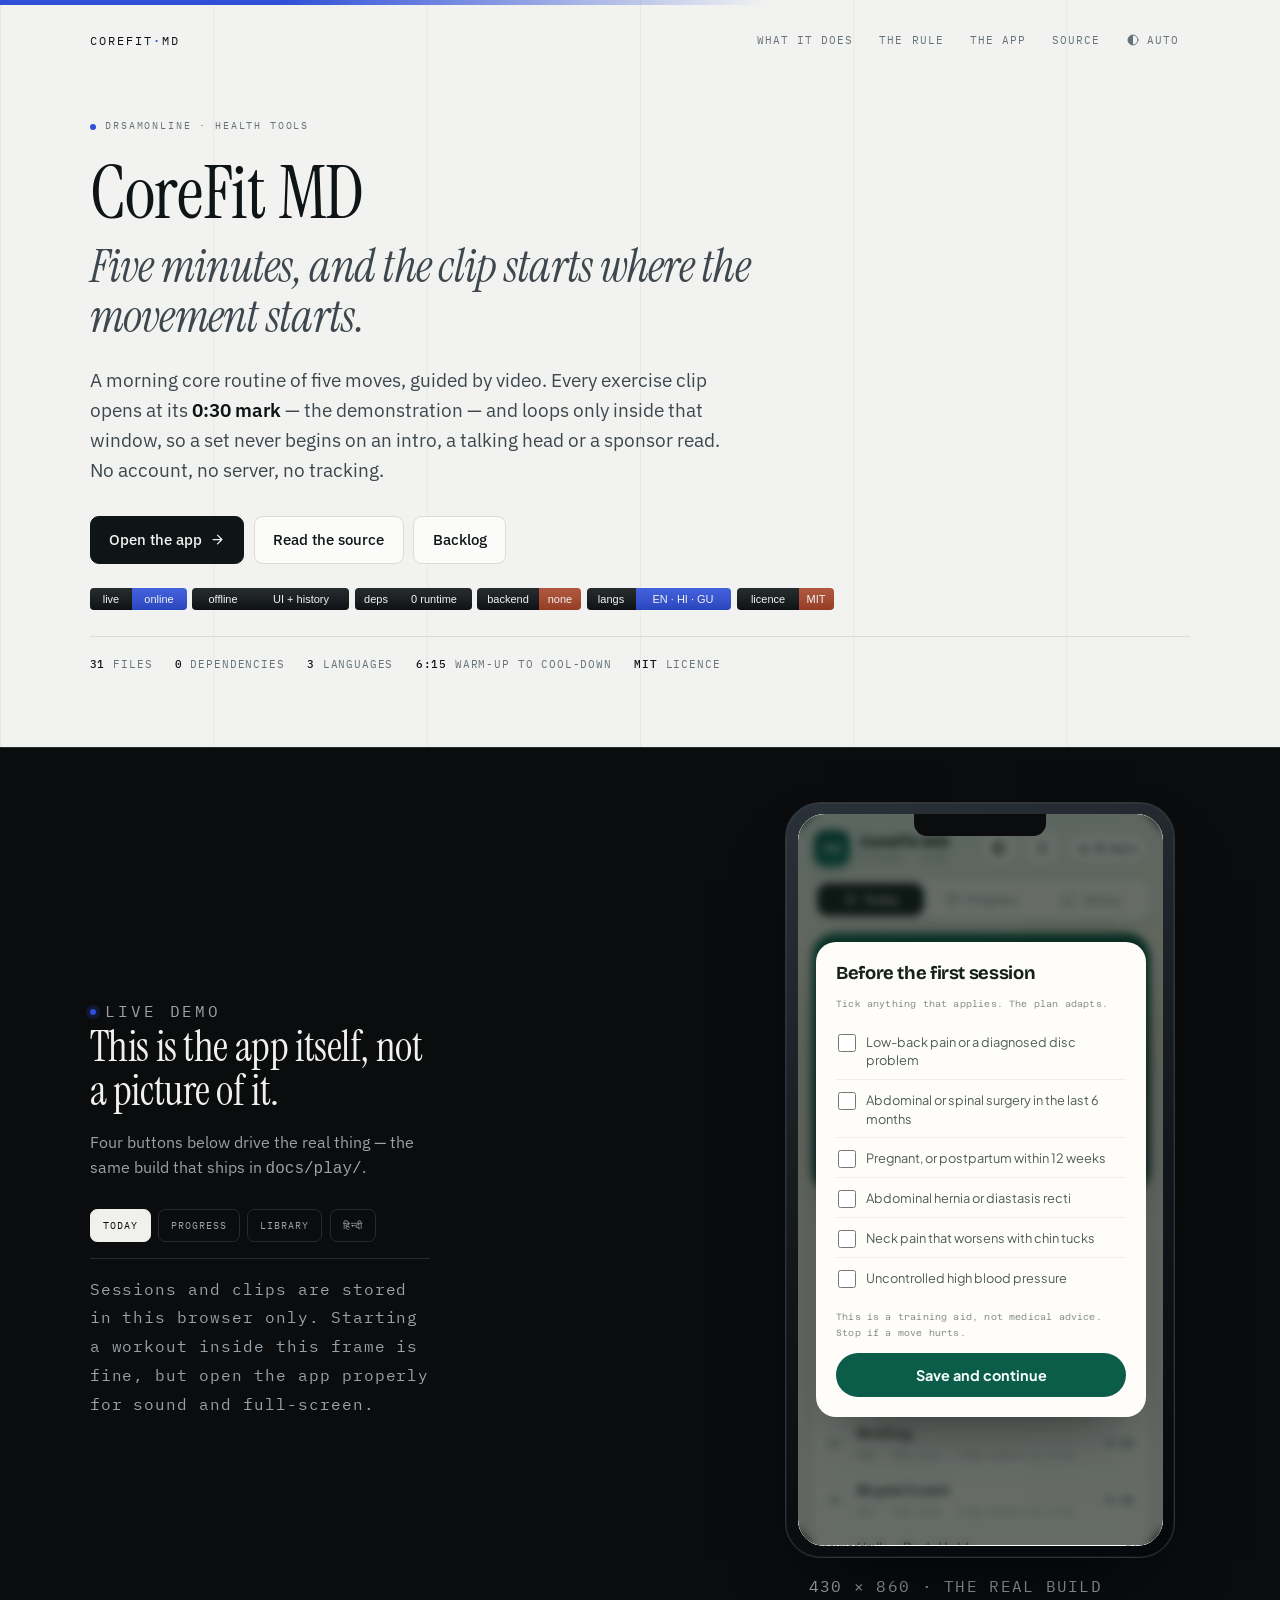
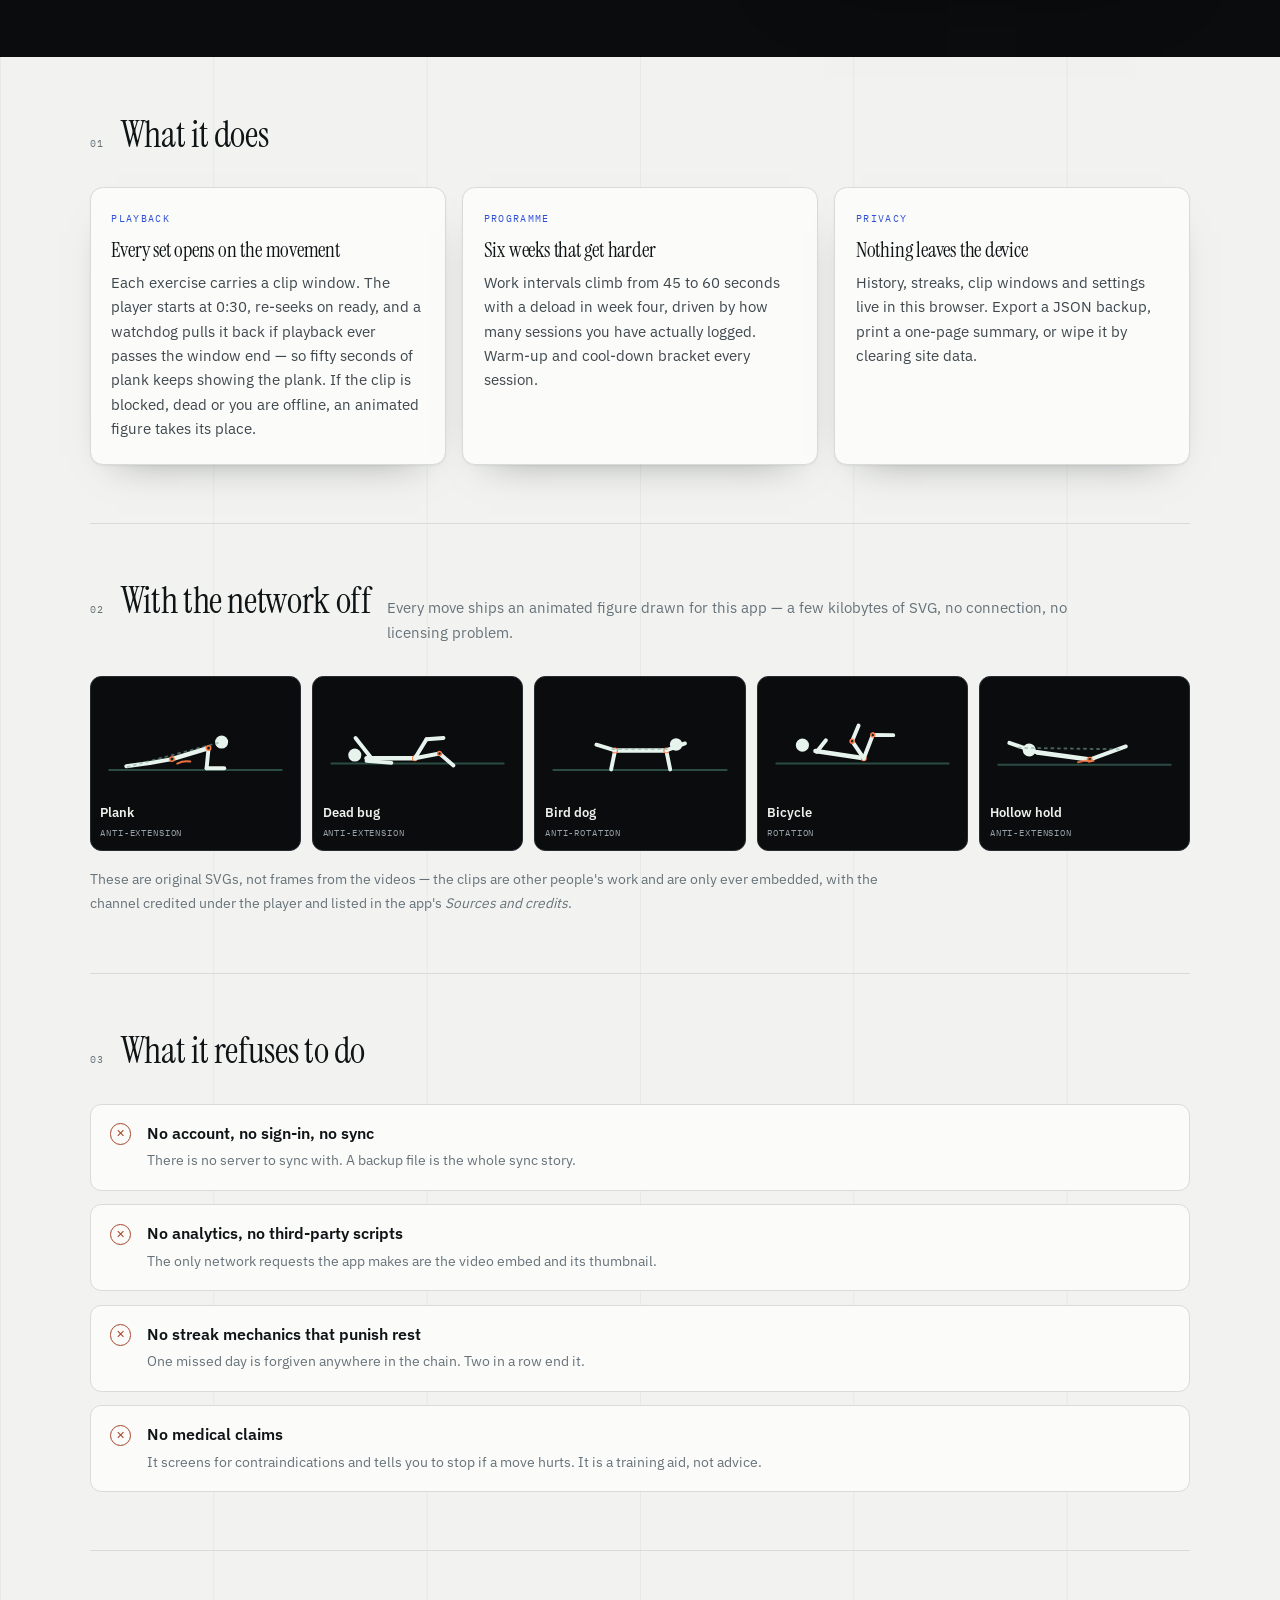
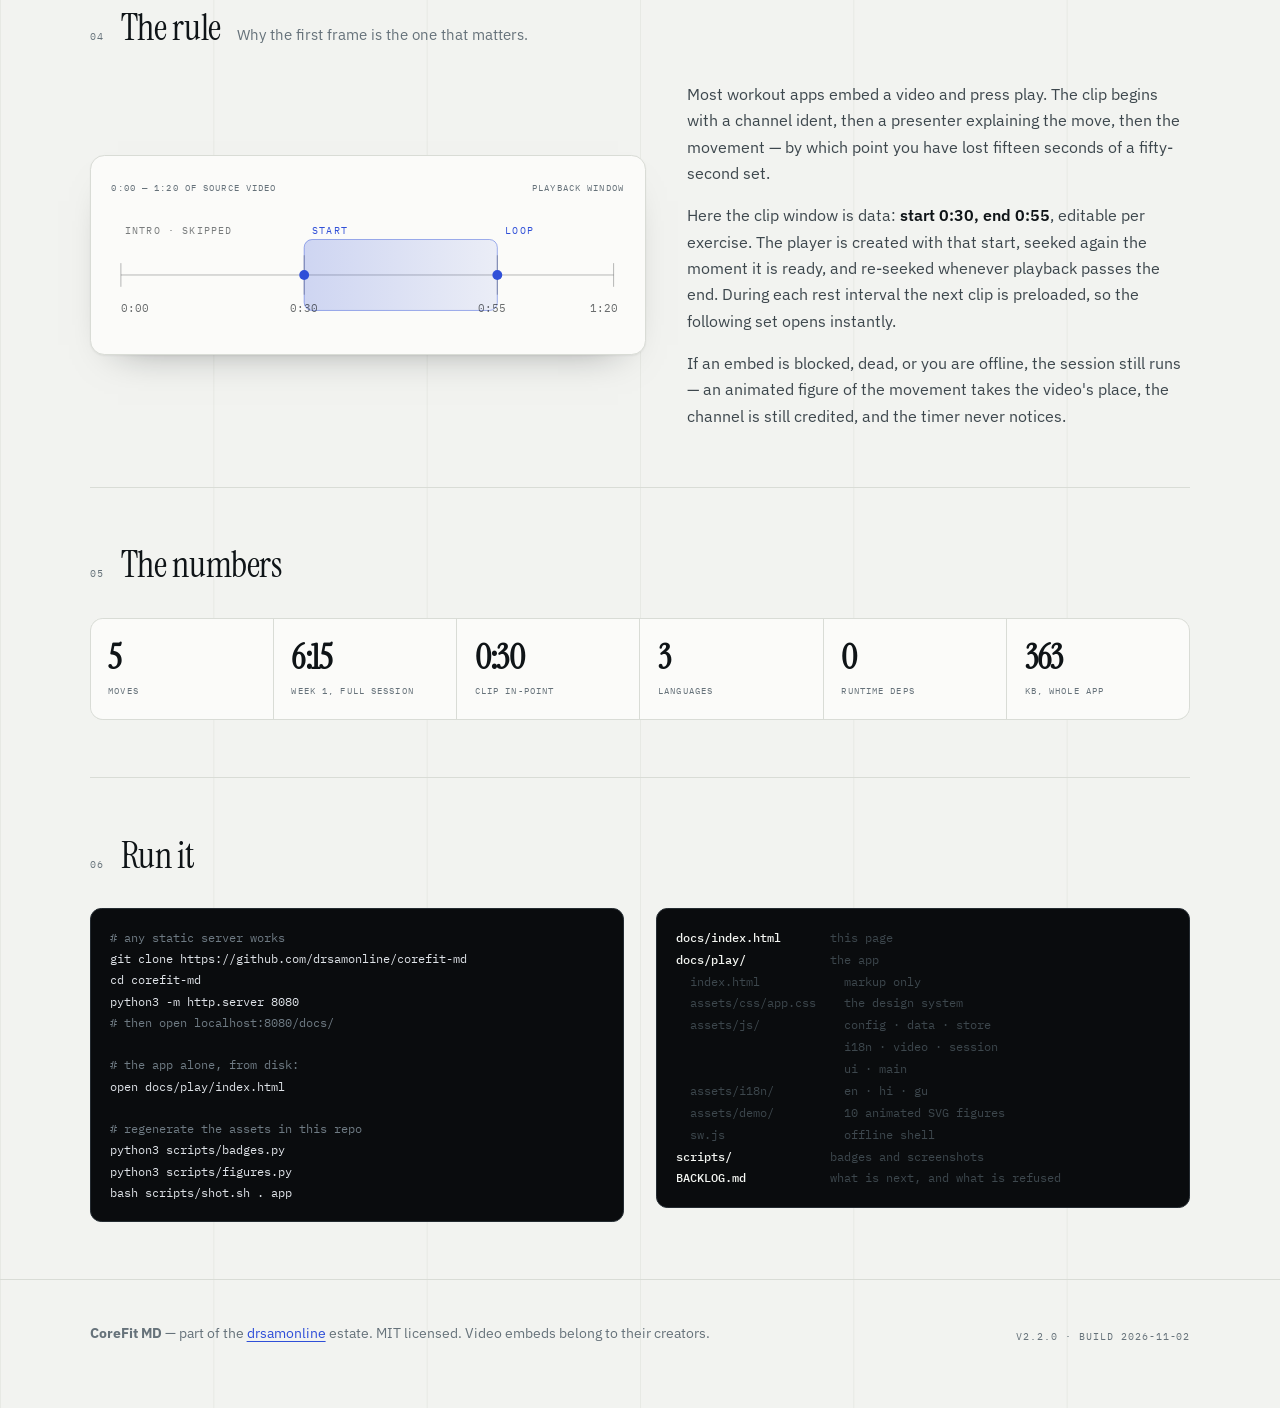
==== docs/index.html @ 56e847ce "landing: correct the offline fallback description" ====
<!DOCTYPE html>
<html lang="en">
<head>
<meta charset="utf-8">
<meta name="viewport" content="width=device-width, initial-scale=1">
<title>CoreFit MD — five minutes, and the clip starts where the movement starts</title>
<meta name="description" content="A five-minute, video-guided morning core routine. Every set opens on the demonstration at 0:30, never on the intro. Static, offline-first, no backend, no account.">
<meta property="og:title" content="CoreFit MD">
<meta property="og:description" content="A five-minute morning core routine where every clip opens at the movement, not the intro.">
<meta property="og:image" content="assets/app-desktop.png">
<meta property="og:type" content="website">
<link rel="icon" href="play/icons/icon-192.png" sizes="192x192">
<link rel="stylesheet" href="assets/fonts/landing-fonts.css">
<script>
/* Resolve the theme before first paint — no flash of the wrong one. */
(function () {
  try {
    var t = localStorage.getItem('corefit.landing.theme') || 'auto';
    var dark = t === 'dark' || (t === 'auto' && matchMedia('(prefers-color-scheme: dark)').matches);
    document.documentElement.setAttribute('data-theme', dark ? 'dark' : 'light');
  } catch (e) {}
})();
</script>
<style>
:root{
  --bg:#f2f3f0; --surface:#fbfbf9; --sunk:#e8eae5;
  --ink:#0f1417; --ink-2:#3d474d; --muted:#66727a;
  --line:#d9dcd6; --line-2:#e7e9e4;
  --accent:#2f4fd8; --accent-ink:#f4f6ff; --accent-soft:#e4e9fb;
  --warm:#a8452a;
  --band:#0a0c0e; --band-2:#111519; --band-ink:#f0f1ec; --band-muted:#98a2a8; --band-line:#242b31;
  --serif:'Instrument Serif',ui-serif,Georgia,'Times New Roman',serif;
  --sans:'IBM Plex Sans',ui-sans-serif,-apple-system,'Segoe UI',Helvetica,Arial,sans-serif;
  --mono:'IBM Plex Mono',ui-monospace,SFMono-Regular,Menlo,monospace;
  --shadow:0 1px 2px rgba(15,20,23,.05), 0 18px 40px -28px rgba(15,20,23,.5);
}
:root[data-theme="dark"]{
  --bg:#0a0c0e; --surface:#12161a; --sunk:#0e1216;
  --ink:#eef0eb; --ink-2:#c2c9cd; --muted:#8e9aa1;
  --line:#242b31; --line-2:#1b2126;
  --accent:#8098ff; --accent-ink:#0a0c0e; --accent-soft:#171e33;
  --warm:#e08a63;
  --band:#080a0b; --band-2:#10141a; --band-ink:#f0f1ec; --band-muted:#96a1a8; --band-line:#232a30;
  --shadow:0 1px 2px rgba(0,0,0,.5), 0 24px 50px -34px rgba(0,0,0,.9);
}
*{box-sizing:border-box}
html{scroll-behavior:smooth}
body{
  margin:0; background:var(--bg); color:var(--ink);
  font:17px/1.62 var(--sans);
  -webkit-font-smoothing:antialiased;
  background-image:linear-gradient(90deg,var(--line-2) 1px,transparent 1px);
  background-size:calc((100% - 0px)/6) 100%;
  background-position:0 0;
}
.wrap{max-width:72rem;margin:0 auto;padding:0 1.6rem}
a{color:var(--accent);text-underline-offset:3px}
h1,h2,h3{font-family:var(--serif);font-weight:400;letter-spacing:-.01em;margin:0}
em{font-style:italic}

/* ---------- band + topbar ---------- */
.band{height:5px;background:linear-gradient(90deg,var(--accent) 0%,var(--accent) 22%,transparent 60%)}
.topbar{display:flex;align-items:center;justify-content:space-between;gap:1rem;padding:1.1rem 0 .4rem}
.wordmark{font-family:var(--mono);font-size:.78rem;letter-spacing:.16em;text-transform:uppercase;color:var(--ink);text-decoration:none}
.wordmark b{color:var(--accent);font-weight:500}
.topnav{display:flex;align-items:center;gap:.2rem}
.topnav a,.themebtn{
  font-family:var(--mono);font-size:.66rem;letter-spacing:.1em;text-transform:uppercase;
  color:var(--muted);text-decoration:none;padding:.5rem .65rem;border-radius:.45rem;border:1px solid transparent;
}
.topnav a:hover{color:var(--ink);border-color:var(--line)}
.themebtn{cursor:pointer;background:transparent;display:inline-flex;align-items:center;gap:.4rem}
.themebtn:hover{color:var(--ink);border-color:var(--line)}
.themebtn svg{width:14px;height:14px;fill:none;stroke:currentColor;stroke-width:1.7;stroke-linecap:round}

/* ---------- hero ---------- */
header.hero{padding:3.4rem 0 2.6rem}
.eyebrow{font-family:var(--mono);font-size:.64rem;letter-spacing:.18em;text-transform:uppercase;color:var(--muted);
  display:flex;align-items:center;gap:.6rem;margin:0 0 1.4rem}
.eyebrow i{width:6px;height:6px;border-radius:50%;background:var(--accent);display:inline-block}
h1{font-size:clamp(2.7rem,6.4vw,4.6rem);line-height:.98;max-width:22ch}
h1 em{display:block;color:var(--ink-2);font-size:.62em;line-height:1.08;margin-top:.28em}
.lede{font-size:1.16rem;line-height:1.62;max-width:40rem;color:var(--ink-2);margin:1.5rem 0 0}
.lede b{color:var(--ink);font-weight:600}
.cta{display:flex;gap:.6rem;flex-wrap:wrap;margin:1.9rem 0 1.5rem}
.btn{
  font-family:var(--sans);font-size:.92rem;font-weight:500;text-decoration:none;
  padding:.72rem 1.15rem;border-radius:.55rem;border:1px solid var(--line);background:var(--surface);color:var(--ink);
  display:inline-flex;align-items:center;gap:.5rem;transition:transform .12s,border-color .15s;
}
.btn:hover{transform:translateY(-1px);border-color:var(--muted)}
.btn.primary{background:var(--ink);color:var(--bg);border-color:var(--ink)}
.btn svg{width:15px;height:15px;fill:none;stroke:currentColor;stroke-width:2;stroke-linecap:round;stroke-linejoin:round}
.badges{display:flex;flex-wrap:wrap;gap:.35rem;margin:0 0 1.6rem}
.badges img{height:22px;display:block}
.facts{display:flex;flex-wrap:wrap;gap:1.4rem;font-family:var(--mono);font-size:.66rem;letter-spacing:.08em;
  text-transform:uppercase;color:var(--muted);padding-top:1.2rem;border-top:1px solid var(--line)}
.facts b{color:var(--ink);font-weight:500}

/* ---------- demo band ---------- */
.demo{background:var(--band);color:var(--band-ink);margin-top:2rem;padding:3.4rem 0 3.6rem;border-top:1px solid var(--band-line)}
.demo .wrap{display:grid;grid-template-columns:1fr 420px;gap:3.2rem;align-items:center}
.demo-label{font-family:var(--mono);font-size:.62rem;letter-spacing:.18em;text-transform:uppercase;color:var(--band-muted);
  display:flex;align-items:center;gap:.6rem;margin:0 0 1rem}
.demo-label i{width:6px;height:6px;border-radius:50%;background:var(--accent);box-shadow:0 0 0 4px rgba(47,79,216,.18)}
.demo h2{font-size:clamp(1.9rem,3.4vw,2.6rem);line-height:1.06;max-width:18ch;color:var(--band-ink)}
.demo p{color:var(--band-muted);font-size:1rem;max-width:34ch;margin:1rem 0 0}
.guide{display:flex;flex-wrap:wrap;gap:.45rem;margin-top:1.6rem}
.guide button{
  font-family:var(--mono);font-size:.64rem;letter-spacing:.1em;text-transform:uppercase;cursor:pointer;
  background:transparent;color:var(--band-muted);border:1px solid var(--band-line);border-radius:.45rem;
  padding:.55rem .75rem;transition:color .15s,border-color .15s,background .15s;
}
.guide button:hover{color:var(--band-ink);border-color:#3a444c}
.guide button[aria-pressed="true"]{background:var(--band-ink);color:var(--band);border-color:var(--band-ink)}
.demo-note{font-family:var(--mono);font-size:.6rem;letter-spacing:.06em;color:var(--band-muted);margin-top:1.2rem;
  padding-top:1rem;border-top:1px solid var(--band-line);max-width:34ch;line-height:1.8}

.device{position:relative;justify-self:center;width:100%;max-width:390px}
.device-body{
  position:relative;border-radius:2.2rem;padding:.7rem;background:linear-gradient(160deg,#2a3138,#12161a 55%,#05070a);
  border:1px solid #2c343b;box-shadow:0 40px 80px -40px rgba(0,0,0,.9), inset 0 0 0 1px rgba(255,255,255,.05);
}
.device-screen{position:relative;border-radius:1.65rem;overflow:hidden;background:#0a0c0e;aspect-ratio:430/860}
.device-screen img{position:absolute;inset:0;width:100%;height:100%;object-fit:cover;object-position:top center;display:block}
.device-screen iframe{position:absolute;inset:0;width:100%;height:100%;border:0;opacity:0;transition:opacity .4s ease}
.device.live .device-screen iframe{opacity:1}
.device-notch{position:absolute;top:.7rem;left:50%;transform:translateX(-50%);width:34%;height:1.35rem;
  background:#0a0c0e;border-radius:0 0 .8rem .8rem;z-index:3}
.device-cap{font-family:var(--mono);font-size:.6rem;letter-spacing:.08em;text-transform:uppercase;color:var(--band-muted);
  text-align:center;margin-top:1rem}

/* ---------- sections ---------- */
section{padding:3.6rem 0;border-top:1px solid var(--line)}
section:first-of-type{border-top:0}
.sec-head{display:flex;align-items:baseline;gap:1rem;margin-bottom:2rem;flex-wrap:wrap}
.sec-num{font-family:var(--mono);font-size:.62rem;letter-spacing:.16em;color:var(--muted)}
h2.sec{font-size:clamp(1.7rem,3vw,2.3rem);line-height:1.1}
.sec-sub{color:var(--muted);font-size:.95rem;max-width:44rem;margin:.6rem 0 0}

.cards{display:grid;gap:1rem;grid-template-columns:repeat(auto-fit,minmax(16rem,1fr))}
.card{background:var(--surface);border:1px solid var(--line);border-radius:.8rem;padding:1.4rem 1.3rem;box-shadow:var(--shadow)}
.card .k{font-family:var(--mono);font-size:.6rem;letter-spacing:.14em;text-transform:uppercase;color:var(--accent);display:block;margin-bottom:.7rem}
.card h3{font-size:1.32rem;line-height:1.2;margin-bottom:.5rem}
.card p{margin:0;color:var(--ink-2);font-size:.94rem;line-height:1.62}

.rules{list-style:none;padding:0;margin:0;display:grid;gap:.85rem}
.rules li{
  display:grid;grid-template-columns:auto 1fr;gap:1rem;align-items:start;
  background:var(--surface);border:1px solid var(--line);border-radius:.7rem;padding:1rem 1.2rem;
}
.rules .x{font-family:var(--mono);font-size:.7rem;color:var(--warm);border:1px solid var(--warm);border-radius:50%;
  width:1.35rem;height:1.35rem;display:grid;place-items:center;margin-top:.15rem}
.rules b{display:block;font-weight:600;font-size:.98rem}
.rules span{color:var(--muted);font-size:.9rem;line-height:1.55}

/* the rule figure */
.rulefig{display:grid;grid-template-columns:1.05fr .95fr;gap:2.6rem;align-items:center}
.scrub{background:var(--surface);border:1px solid var(--line);border-radius:.9rem;padding:1.5rem 1.3rem 1.1rem;box-shadow:var(--shadow)}
.scrub-label{font-family:var(--mono);font-size:.58rem;letter-spacing:.12em;text-transform:uppercase;color:var(--muted);
  display:flex;justify-content:space-between;margin-bottom:.7rem}
.scrub svg{width:100%;height:auto;display:block}
.rulefig p{color:var(--ink-2);font-size:.98rem;line-height:1.68;margin:0 0 1rem}
.rulefig p:last-child{margin:0}
.rulefig b{color:var(--ink);font-weight:600}

/* offline figures */
.figures{display:grid;grid-template-columns:repeat(5,1fr);gap:.7rem}
.figures figure{margin:0;background:var(--band);border:1px solid var(--band-line);border-radius:.7rem;overflow:hidden}
.figures img{width:100%;display:block}
.figures figcaption{padding:.5rem .6rem .6rem;display:flex;flex-direction:column;gap:.15rem}
.figures b{font-family:var(--sans);font-size:.8rem;font-weight:600;color:var(--band-ink)}
.figures span{font-family:var(--mono);font-size:.54rem;letter-spacing:.1em;text-transform:uppercase;color:var(--band-muted)}
.fig-note{color:var(--muted);font-size:.86rem;line-height:1.7;max-width:52rem;margin:1.1rem 0 0}
@media (max-width:900px){.figures{grid-template-columns:repeat(3,1fr)}}
@media (max-width:520px){.figures{grid-template-columns:repeat(2,1fr)}}

/* numbers */
.numbers{display:grid;grid-template-columns:repeat(auto-fit,minmax(9rem,1fr));gap:1px;background:var(--line);
  border:1px solid var(--line);border-radius:.8rem;overflow:hidden}
.num{background:var(--surface);padding:1.3rem 1.1rem}
.num b{display:block;font-family:var(--serif);font-size:2.2rem;line-height:1;letter-spacing:-.02em}
.num span{display:block;font-family:var(--mono);font-size:.58rem;letter-spacing:.12em;text-transform:uppercase;
  color:var(--muted);margin-top:.5rem}

/* run */
.run{display:grid;grid-template-columns:1fr 1fr;gap:2rem;align-items:start}
pre{background:var(--band);color:#dfe3e8;border-radius:.7rem;padding:1.1rem 1.2rem;overflow-x:auto;
  font-family:var(--mono);font-size:.76rem;line-height:1.75;margin:0;border:1px solid var(--band-line)}
pre .c{color:#6f7b84}
pre .p{color:#8fd0a8}
.tree{font-family:var(--mono);font-size:.72rem;line-height:1.9;color:var(--ink-2);margin:0;white-space:pre;overflow-x:auto}
.tree b{color:#f4f6f2;font-weight:500}

footer{padding:2.6rem 0 4rem;border-top:1px solid var(--line);color:var(--muted);font-size:.86rem}
footer .wrap{display:flex;justify-content:space-between;gap:1.4rem;flex-wrap:wrap;align-items:flex-end}
footer .stamp{font-family:var(--mono);font-size:.6rem;letter-spacing:.1em;text-transform:uppercase;color:var(--muted)}

@media (max-width:900px){
  .demo .wrap{grid-template-columns:1fr;gap:2.4rem}
  .device{max-width:330px}
  .rulefig{grid-template-columns:1fr;gap:1.6rem}
  .run{grid-template-columns:1fr}
}
@media (max-width:560px){
  body{font-size:16px}
  .wrap{padding:0 1.1rem}
  .topnav a:not(.themebtn){display:none}
  header.hero{padding:2.4rem 0 1.8rem}
  .facts{gap:.9rem}
}
@media (prefers-reduced-motion: reduce){*{transition:none!important;scroll-behavior:auto}}
</style>
</head>
<body>
<div class="band"></div>

<div class="wrap">
  <div class="topbar">
    <a class="wordmark" href="./">corefit<b>·</b>md</a>
    <nav class="topnav">
      <a href="#what">What it does</a>
      <a href="#rule">The rule</a>
      <a href="play/">The app</a>
      <a href="https://github.com/drsamonline/corefit-md">Source</a>
      <button class="themebtn" id="themeBtn" aria-label="Colour theme">
        <svg viewBox="0 0 24 24"><circle cx="12" cy="12" r="8.5"/><path d="M12 3.5a8.5 8.5 0 0 0 0 17z" fill="currentColor" stroke="none"/></svg>
        <span id="themeLabel">Auto</span>
      </button>
    </nav>
  </div>

  <header class="hero">
    <p class="eyebrow"><i></i>drsamonline · health tools</p>
    <h1>CoreFit MD
      <em>Five minutes, and the clip starts where the movement starts.</em>
    </h1>
    <p class="lede">A morning core routine of five moves, guided by video. Every exercise clip opens at its
      <b>0:30 mark</b> — the demonstration — and loops only inside that window, so a set never begins on an
      intro, a talking head or a sponsor read. No account, no server, no tracking.</p>
    <div class="cta">
      <a class="btn primary" href="play/">Open the app
        <svg viewBox="0 0 24 24"><path d="M5 12h13M12 5l7 7-7 7"/></svg></a>
      <a class="btn" href="https://github.com/drsamonline/corefit-md">Read the source</a>
      <a class="btn" href="https://github.com/drsamonline/corefit-md/blob/main/BACKLOG.md">Backlog</a>
    </div>
    <div class="badges">
      <img alt="live: online" src="assets/badge-live.svg">
      <img alt="offline: UI + history" src="assets/badge-offline.svg">
      <img alt="deps: 0 runtime" src="assets/badge-deps.svg">
      <img alt="backend: none" src="assets/badge-backend.svg">
      <img alt="langs: EN HI GU" src="assets/badge-langs.svg">
      <img alt="licence: MIT" src="assets/badge-licence.svg">
    </div>
    <div class="facts">
      <span><b>31</b> files</span>
      <span><b>0</b> dependencies</span>
      <span><b>3</b> languages</span>
      <span><b>6:15</b> warm-up to cool-down</span>
      <span><b>MIT</b> licence</span>
    </div>
  </header>
</div>

<div class="demo">
  <div class="wrap">
    <div>
      <p class="demo-label"><i></i>Live demo</p>
      <h2>This is the app itself, not a picture of it.</h2>
      <p>Four buttons below drive the real thing — the same build that ships in <code>docs/play/</code>.</p>
      <div class="guide" id="guide">
        <button data-go="" aria-pressed="true">Today</button>
        <button data-go="#progress" aria-pressed="false">Progress</button>
        <button data-go="#library" aria-pressed="false">Library</button>
        <button data-go="?lang=hi#today" aria-pressed="false">हिन्दी</button>
      </div>
      <p class="demo-note">Sessions and clips are stored in this browser only. Starting a workout inside this
        frame is fine, but open the app properly for sound and full-screen.</p>
    </div>
    <div class="device" id="device">
      <div class="device-body">
        <div class="device-notch"></div>
        <div class="device-screen">
          <img src="assets/app-mobile.png" alt="CoreFit MD today view: a session plan of five exercises with a start button">
          <iframe id="frame" src="play/" title="CoreFit MD — live app" loading="lazy"></iframe>
        </div>
      </div>
      <p class="device-cap">430 × 860 · the real build</p>
    </div>
  </div>
</div>

<div class="wrap">
  <section id="what">
    <div class="sec-head"><span class="sec-num">01</span><h2 class="sec">What it does</h2></div>
    <div class="cards">
      <div class="card">
        <span class="k">Playback</span>
        <h3>Every set opens on the movement</h3>
        <p>Each exercise carries a clip window. The player starts at 0:30, re-seeks on ready, and a watchdog pulls
          it back if playback ever passes the window end — so fifty seconds of plank keeps showing the plank.
          If the clip is blocked, dead or you are offline, an animated figure takes its place.</p>
      </div>
      <div class="card">
        <span class="k">Programme</span>
        <h3>Six weeks that get harder</h3>
        <p>Work intervals climb from 45 to 60 seconds with a deload in week four, driven by how many sessions you
          have actually logged. Warm-up and cool-down bracket every session.</p>
      </div>
      <div class="card">
        <span class="k">Privacy</span>
        <h3>Nothing leaves the device</h3>
        <p>History, streaks, clip windows and settings live in this browser. Export a JSON backup, print a
          one-page summary, or wipe it by clearing site data.</p>
      </div>
    </div>
  </section>


  <section>
    <div class="sec-head">
      <span class="sec-num">02</span><h2 class="sec">With the network off</h2>
      <p class="sec-sub">Every move ships an animated figure drawn for this app — a few kilobytes of SVG, no connection, no licensing problem.</p>
    </div>
    <div class="figures">
      <figure><img src="play/assets/demo/plank.svg" alt="Animated figure of a forearm plank"><figcaption><b>Plank</b><span>anti-extension</span></figcaption></figure>
      <figure><img src="play/assets/demo/deadbug.svg" alt="Animated figure of a dead bug"><figcaption><b>Dead bug</b><span>anti-extension</span></figcaption></figure>
      <figure><img src="play/assets/demo/birddog.svg" alt="Animated figure of a bird dog"><figcaption><b>Bird dog</b><span>anti-rotation</span></figcaption></figure>
      <figure><img src="play/assets/demo/bicycle.svg" alt="Animated figure of a bicycle crunch"><figcaption><b>Bicycle</b><span>rotation</span></figcaption></figure>
      <figure><img src="play/assets/demo/hollow.svg" alt="Animated figure of a hollow body hold"><figcaption><b>Hollow hold</b><span>anti-extension</span></figcaption></figure>
    </div>
    <p class="fig-note">These are original SVGs, not frames from the videos — the clips are other people's work and are
      only ever embedded, with the channel credited under the player and listed in the app's <em>Sources and credits</em>.</p>
  </section>
  <section>
    <div class="sec-head"><span class="sec-num">03</span><h2 class="sec">What it refuses to do</h2></div>
    <ul class="rules">
      <li><span class="x">✕</span><div><b>No account, no sign-in, no sync</b>
        <span>There is no server to sync with. A backup file is the whole sync story.</span></div></li>
      <li><span class="x">✕</span><div><b>No analytics, no third-party scripts</b>
        <span>The only network requests the app makes are the video embed and its thumbnail.</span></div></li>
      <li><span class="x">✕</span><div><b>No streak mechanics that punish rest</b>
        <span>One missed day is forgiven anywhere in the chain. Two in a row end it.</span></div></li>
      <li><span class="x">✕</span><div><b>No medical claims</b>
        <span>It screens for contraindications and tells you to stop if a move hurts. It is a training aid, not advice.</span></div></li>
    </ul>
  </section>

  <section id="rule">
    <div class="sec-head">
      <span class="sec-num">04</span><h2 class="sec">The rule</h2>
      <p class="sec-sub">Why the first frame is the one that matters.</p>
    </div>
    <div class="rulefig">
      <div class="scrub">
        <div class="scrub-label"><span>0:00 — 1:20 of source video</span><span>playback window</span></div>
        <svg viewBox="0 0 520 132" role="img" aria-label="A timeline showing playback starting at 0:30 and looping between 0:30 and 0:55">
          <defs>
            <linearGradient id="win" x1="0" y1="0" x2="1" y2="0">
              <stop offset="0" stop-color="#2f4fd8" stop-opacity=".22"/>
              <stop offset="1" stop-color="#2f4fd8" stop-opacity=".08"/>
            </linearGradient>
          </defs>
          <line x1="10" y1="70" x2="510" y2="70" stroke="currentColor" stroke-opacity=".3" stroke-width="1"/>
          <rect x="196" y="34" width="196" height="72" rx="8" fill="url(#win)" stroke="#2f4fd8" stroke-opacity=".45"/>
          <g stroke="currentColor" stroke-opacity=".3">
            <line x1="10" y1="58" x2="10" y2="82"/><line x1="196" y1="50" x2="196" y2="90"/>
            <line x1="392" y1="50" x2="392" y2="90"/><line x1="510" y1="58" x2="510" y2="82"/>
          </g>
          <g fill="currentColor" fill-opacity=".62" font-family="IBM Plex Mono,monospace" font-size="11">
            <text x="10" y="108">0:00</text><text x="182" y="108">0:30</text>
            <text x="372" y="108">0:55</text><text x="486" y="108">1:20</text>
          </g>
          <circle cx="196" cy="70" r="5" fill="#2f4fd8"/>
          <circle cx="392" cy="70" r="5" fill="#2f4fd8"/>
          <text x="204" y="28" fill="#2f4fd8" font-family="IBM Plex Mono,monospace" font-size="10" letter-spacing="1.2">START</text>
          <text x="400" y="28" fill="#2f4fd8" font-family="IBM Plex Mono,monospace" font-size="10" letter-spacing="1.2">LOOP</text>
          <text x="14" y="28" fill="currentColor" fill-opacity=".55" font-family="IBM Plex Mono,monospace" font-size="10" letter-spacing="1.2">INTRO · SKIPPED</text>
        </svg>
      </div>
      <div>
        <p>Most workout apps embed a video and press play. The clip begins with a channel ident, then a
          presenter explaining the move, then the movement — by which point you have lost fifteen seconds of a
          fifty-second set.</p>
        <p>Here the clip window is data: <b>start 0:30, end 0:55</b>, editable per exercise. The player is created
          with that start, seeked again the moment it is ready, and re-seeked whenever playback passes the end.
          During each rest interval the next clip is preloaded, so the following set opens instantly.</p>
        <p>If an embed is blocked, dead, or you are offline, the session still runs — an animated figure of the
          movement takes the video's place, the channel is still credited, and the timer never notices.</p>
      </div>
    </div>
  </section>

  <section>
    <div class="sec-head"><span class="sec-num">05</span><h2 class="sec">The numbers</h2></div>
    <div class="numbers">
      <div class="num"><b>5</b><span>moves</span></div>
      <div class="num"><b>6:15</b><span>week 1, full session</span></div>
      <div class="num"><b>0:30</b><span>clip in-point</span></div>
      <div class="num"><b>3</b><span>languages</span></div>
      <div class="num"><b>0</b><span>runtime deps</span></div>
      <div class="num"><b>363</b><span>KB, whole app</span></div>
    </div>
  </section>

  <section>
    <div class="sec-head"><span class="sec-num">06</span><h2 class="sec">Run it</h2></div>
    <div class="run">
      <pre><span class="c"># any static server works</span>
git clone https://github.com/drsamonline/corefit-md
cd corefit-md
python3 -m http.server 8080
<span class="c"># then open localhost:8080/docs/</span>

<span class="c"># the app alone, from disk:</span>
open docs/play/index.html

<span class="c"># regenerate the assets in this repo</span>
python3 scripts/badges.py
python3 scripts/figures.py
bash scripts/shot.sh . app</pre>
      <pre class="tree"><b>docs/index.html</b>       this page
<b>docs/play/</b>            the app
  index.html            markup only
  assets/css/app.css    the design system
  assets/js/            config · data · store
                        i18n · video · session
                        ui · main
  assets/i18n/          en · hi · gu
  assets/demo/          10 animated SVG figures
  sw.js                 offline shell
<b>scripts/</b>              badges and screenshots
<b>BACKLOG.md</b>            what is next, and what is refused</pre>
    </div>
  </section>
</div>

<footer>
  <div class="wrap">
    <div>
      <strong>CoreFit MD</strong> — part of the <a href="https://drsamonline.github.io/">drsamonline</a> estate.
      MIT licensed. Video embeds belong to their creators.
    </div>
    <div class="stamp">v2.2.0 · build 2026-11-02</div>
  </div>
</footer>

<script>
(function () {
  'use strict';

  /* ---------- theme ---------- */
  var root = document.documentElement;
  var btn = document.getElementById('themeBtn');
  var label = document.getElementById('themeLabel');
  var order = ['auto', 'light', 'dark'];
  function stored() { try { return localStorage.getItem('corefit.landing.theme') || 'auto'; } catch (e) { return 'auto'; } }
  function apply(t) {
    var dark = t === 'dark' || (t === 'auto' && matchMedia('(prefers-color-scheme: dark)').matches);
    root.setAttribute('data-theme', dark ? 'dark' : 'light');
    label.textContent = t.charAt(0).toUpperCase() + t.slice(1);
  }
  apply(stored());
  btn.addEventListener('click', function () {
    var next = order[(order.indexOf(stored()) + 1) % order.length];
    try { localStorage.setItem('corefit.landing.theme', next); } catch (e) {}
    apply(next);
  });
  matchMedia('(prefers-color-scheme: dark)').addEventListener('change', function () { apply(stored()); });

  /* ---------- live demo ---------- */
  var frame = document.getElementById('frame');
  var device = document.getElementById('device');
  var guide = document.getElementById('guide');
  var loaded = false;

  function reveal() { if (!loaded) { loaded = true; device.classList.add('live'); } }

  // Only reveal the frame once it has actually painted; the poster behind it
  // stays visible if the embed cannot load.
  frame.addEventListener('load', function () {
    try {
      if (frame.contentDocument && frame.contentDocument.body && frame.contentDocument.body.children.length) reveal();
      else setTimeout(reveal, 300);
    } catch (e) { reveal(); }
  });
  if (location.protocol === 'file:') setTimeout(reveal, 1200);

  guide.addEventListener('click', function (e) {
    var b = e.target.closest('button[data-go]');
    if (!b) return;
    Array.prototype.forEach.call(guide.querySelectorAll('button'), function (x) {
      x.setAttribute('aria-pressed', x === b ? 'true' : 'false');
    });
    var go = b.dataset.go;
    frame.src = 'play/index.html' + (go.indexOf('?') === 0 ? go : go);
  });
})();
</script>
</body>
</html>
---- docs/assets/fonts/landing-fonts.css ----
/* Landing page faces — self-hosted so the page describes itself offline. */
@font-face{font-family:'Instrument Serif';font-style:normal;font-weight:400;font-display:swap;src:url('instrument-serif-400.woff2') format('woff2')}
@font-face{font-family:'Instrument Serif';font-style:italic;font-weight:400;font-display:swap;src:url('instrument-serif-400-italic.woff2') format('woff2')}
@font-face{font-family:'IBM Plex Sans';font-style:normal;font-weight:100 700;font-display:swap;src:url('ibm-plex-sans.woff2') format('woff2')}
@font-face{font-family:'IBM Plex Mono';font-style:normal;font-weight:400;font-display:swap;src:url('ibm-plex-mono-400.woff2') format('woff2')}
@font-face{font-family:'IBM Plex Mono';font-style:normal;font-weight:500;font-display:swap;src:url('ibm-plex-mono-500.woff2') format('woff2')}
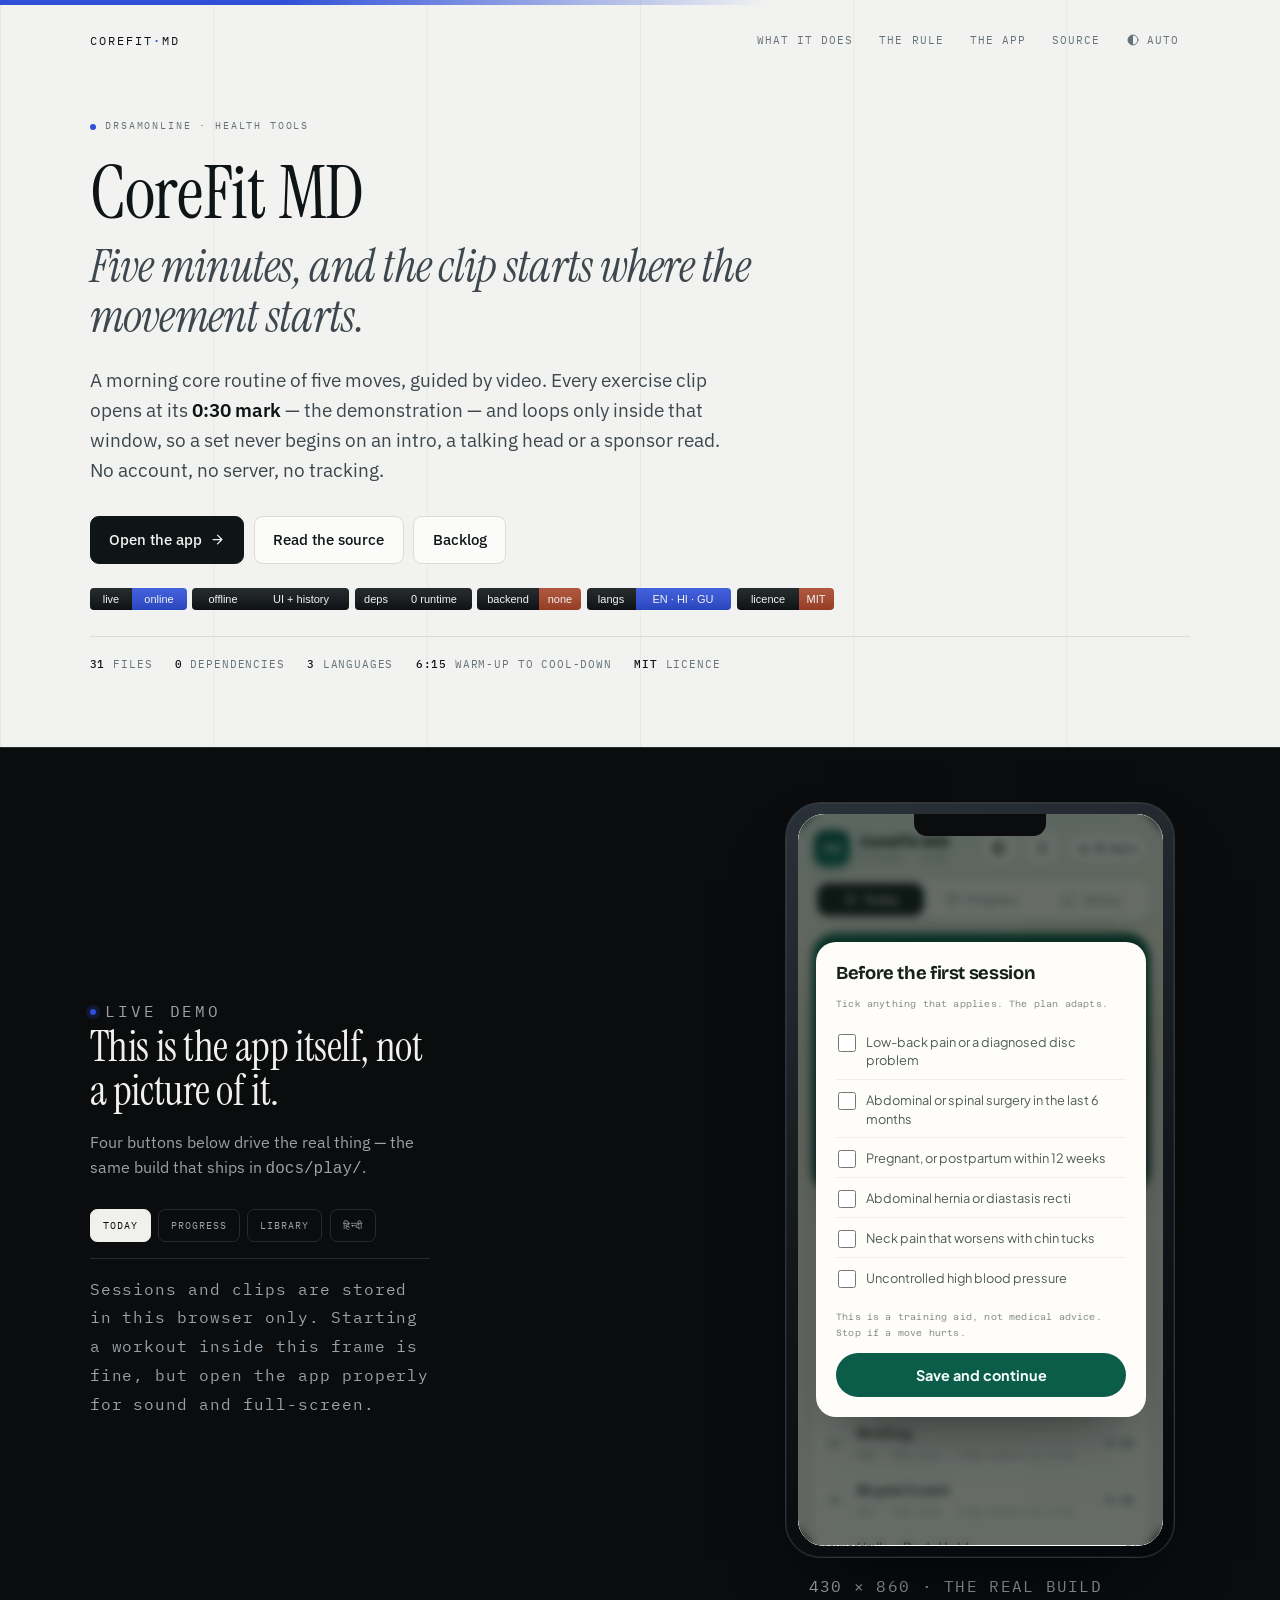
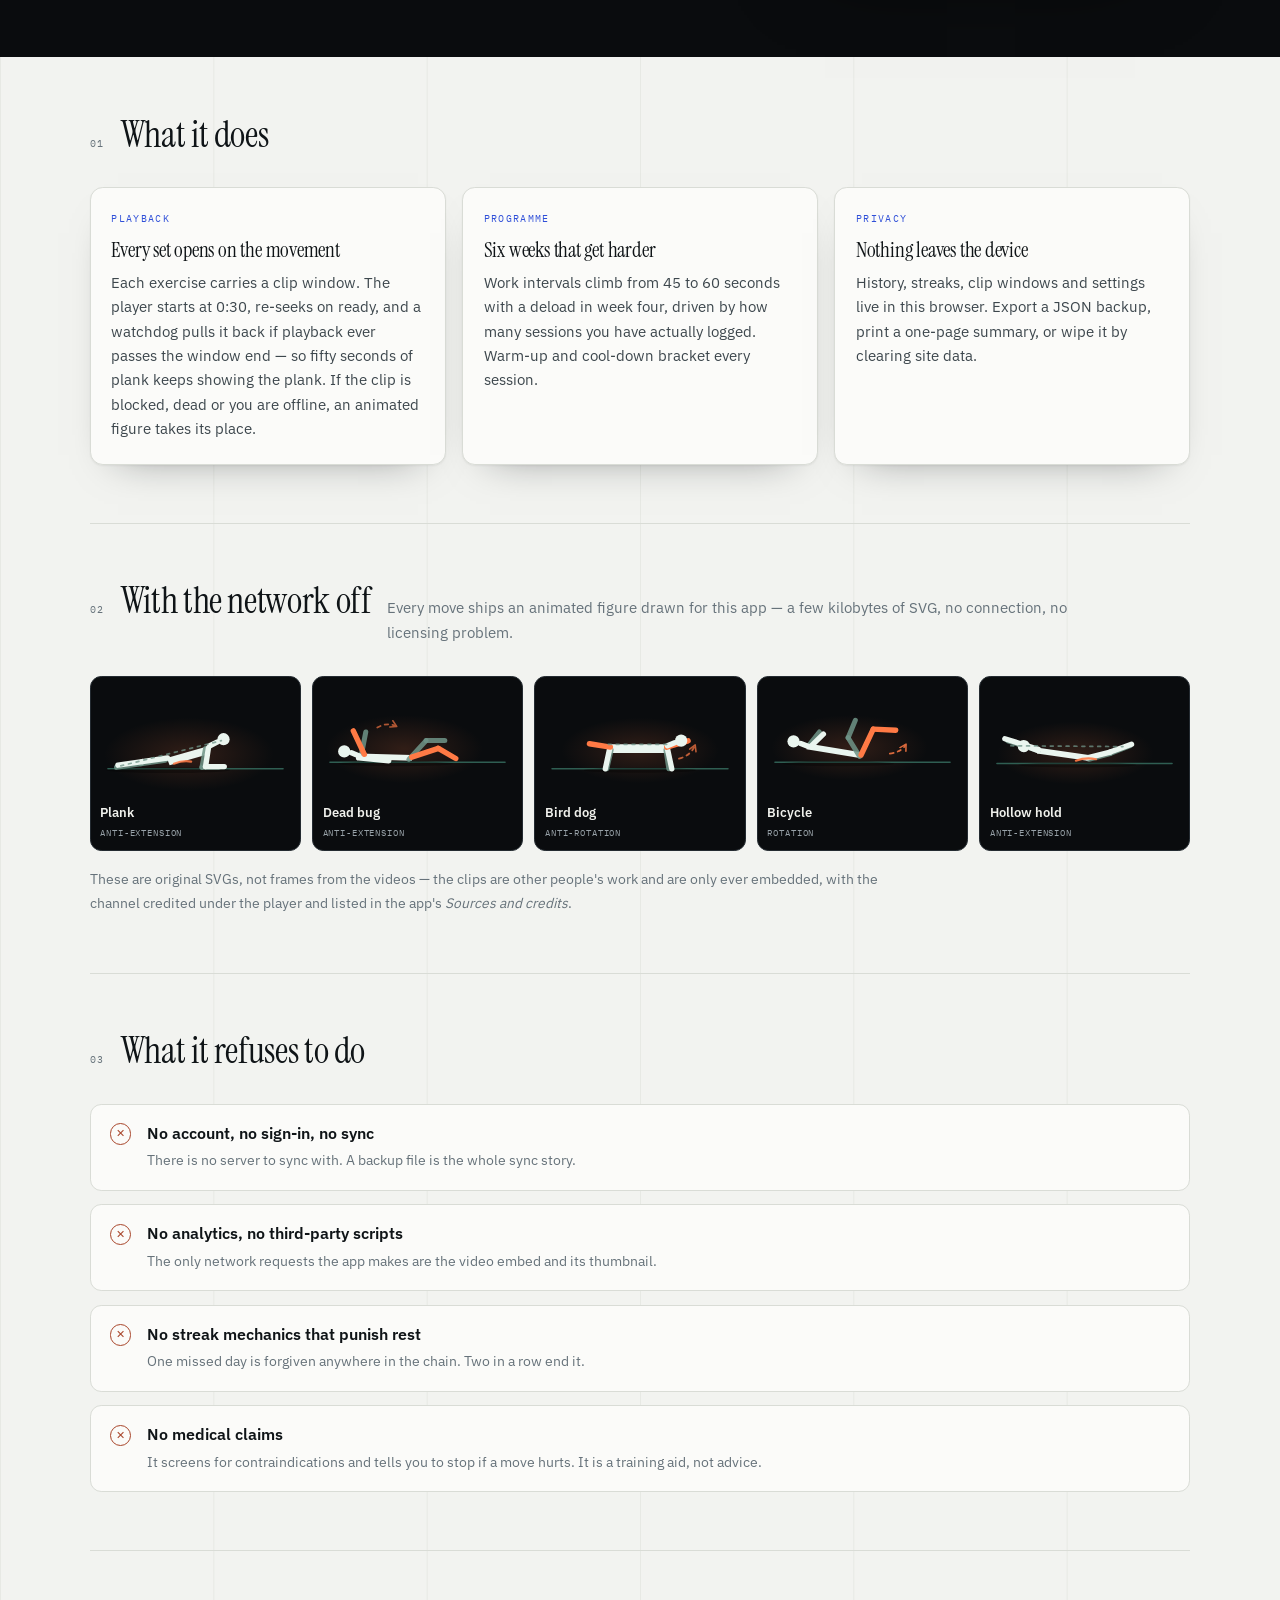
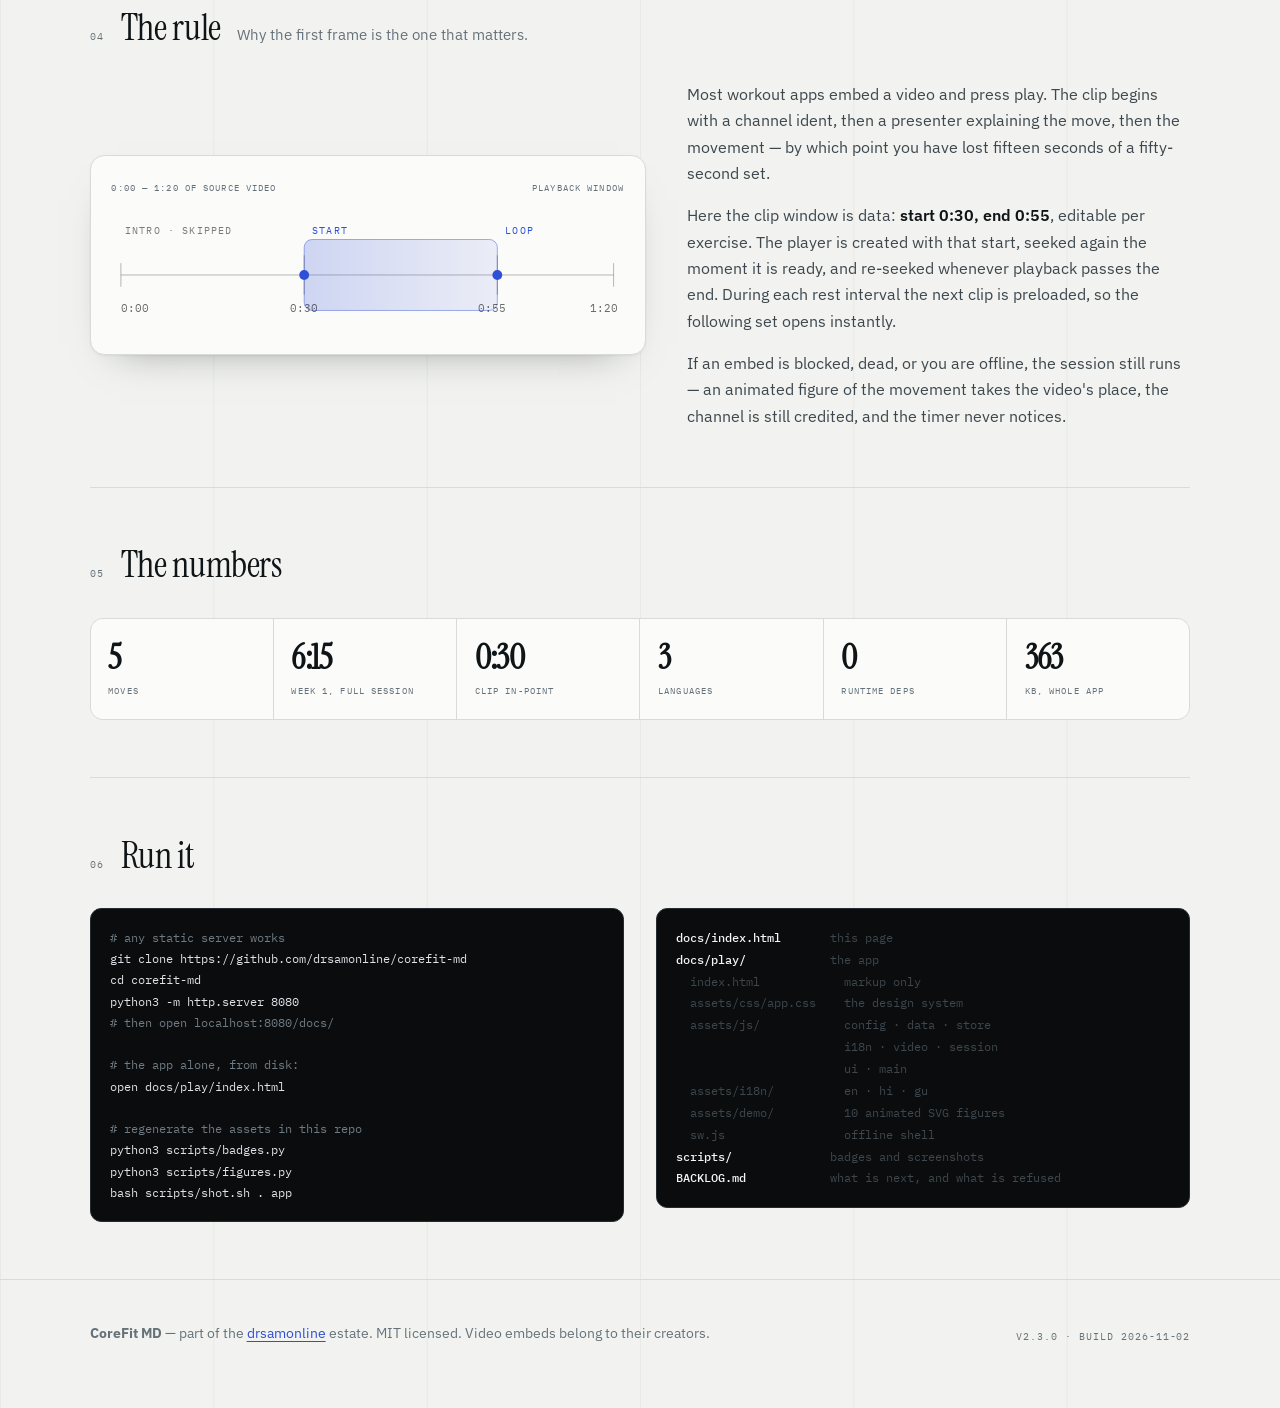
==== commit 4219fab6: "Polish the offline figures; make the library work without video - Figures redrawn: two-tone body (fa" ====
--- a/docs/index.html
+++ b/docs/index.html
@@ -441,7 +441,7 @@
       <strong>CoreFit MD</strong> — part of the <a href="https://drsamonline.github.io/">drsamonline</a> estate.
       MIT licensed. Video embeds belong to their creators.
     </div>
-    <div class="stamp">v2.2.0 · build 2026-11-02</div>
+    <div class="stamp">v2.3.0 · build 2026-11-02</div>
   </div>
 </footer>
 
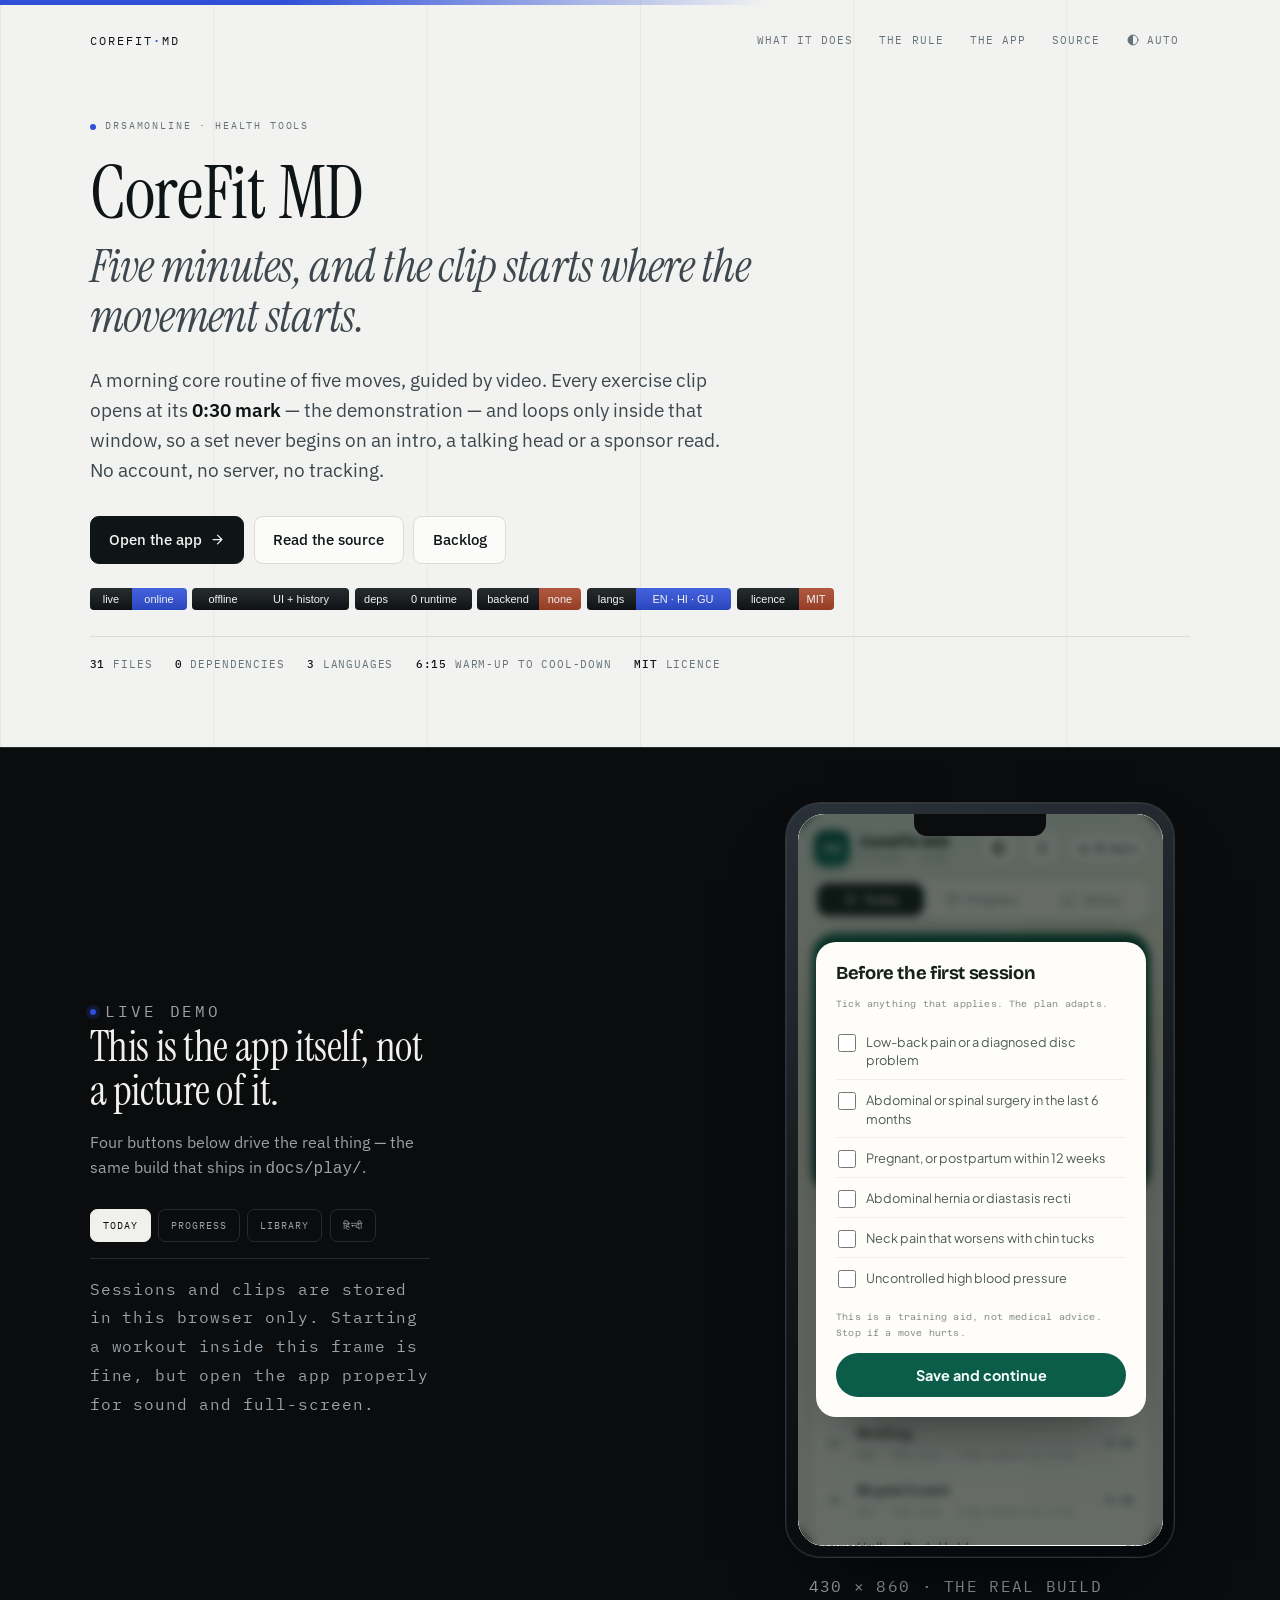
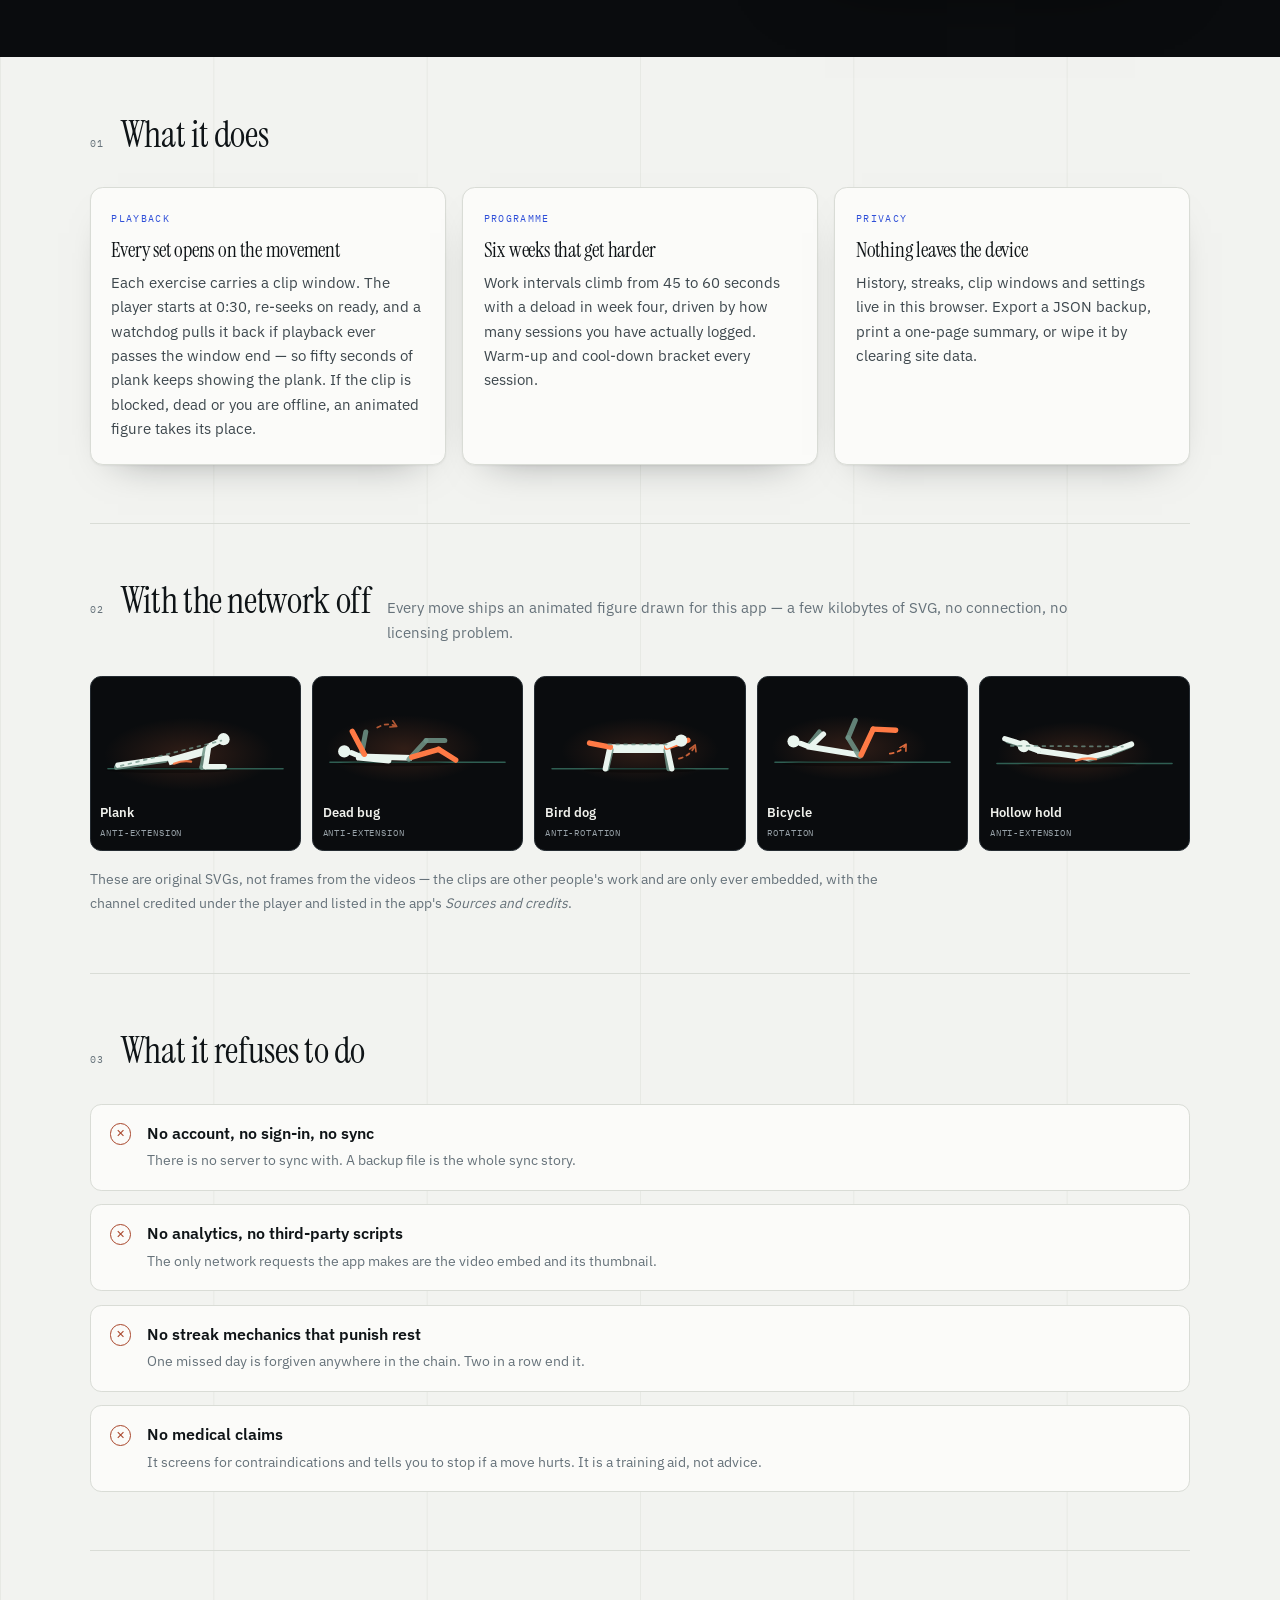
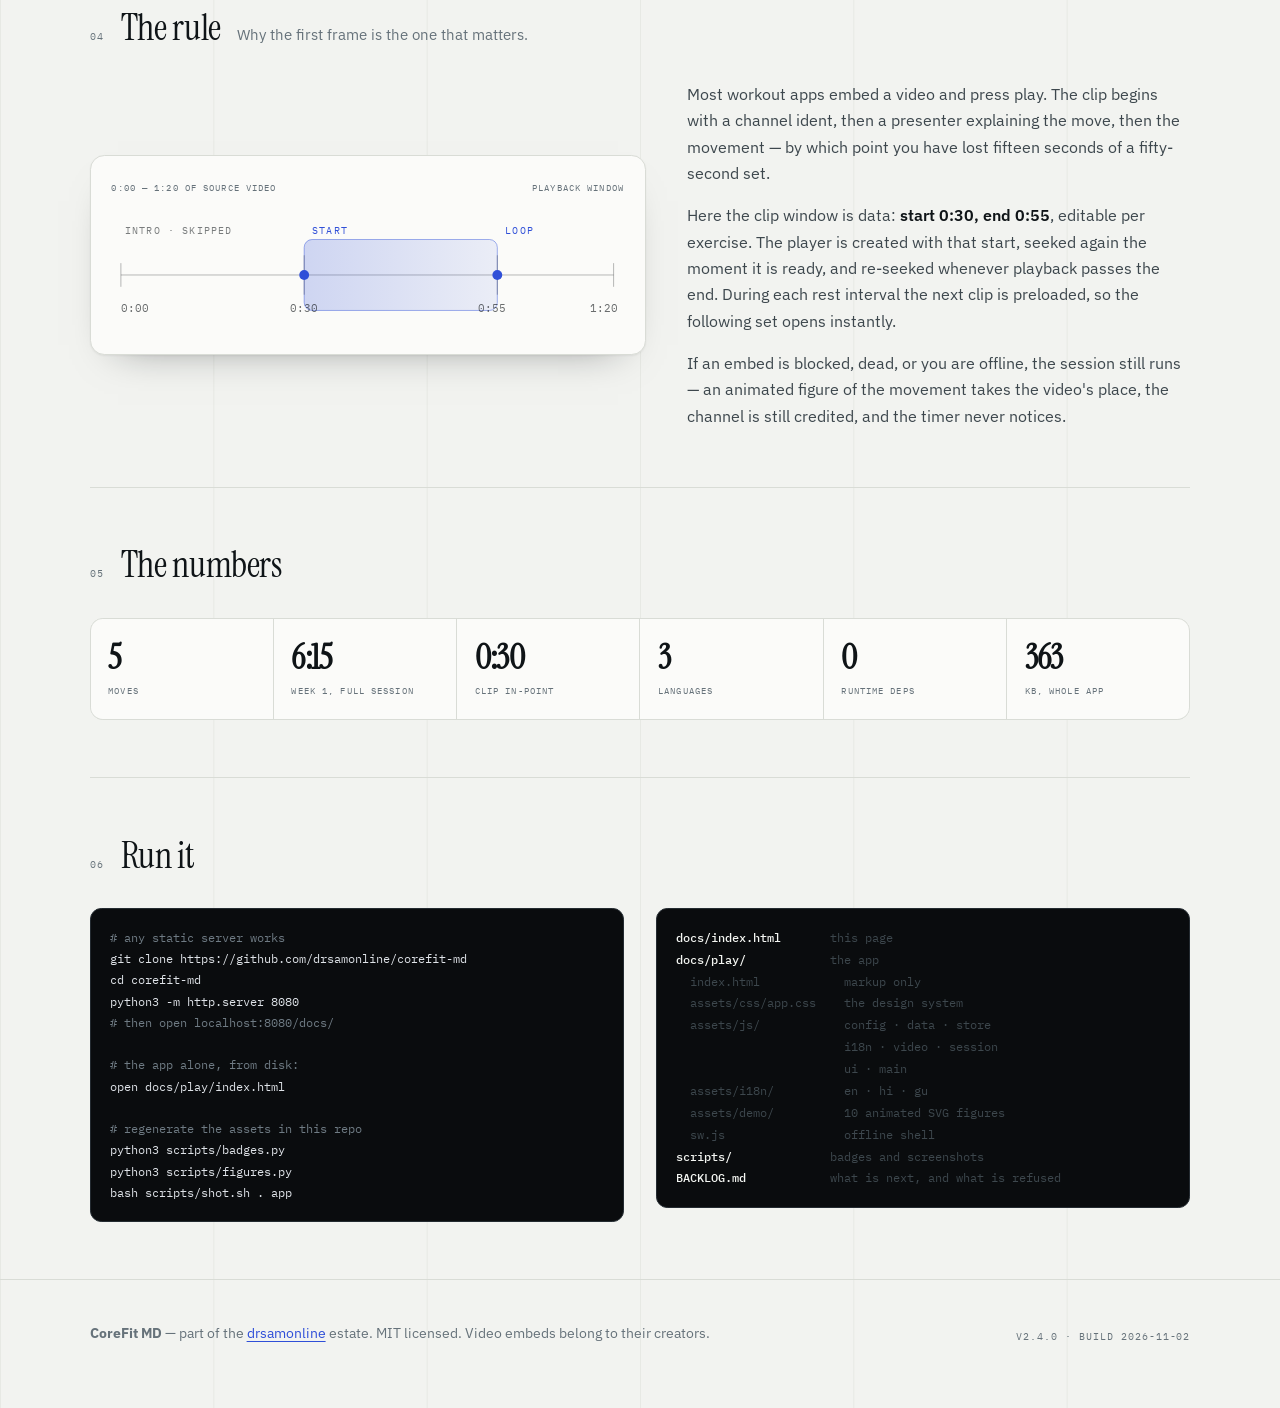
==== commit 2cf82f2a: "AI asset prompt pack, generated-media layer, watermark script - PROMPTS.md: shared style block, char" ====
--- a/docs/index.html
+++ b/docs/index.html
@@ -441,7 +441,7 @@
       <strong>CoreFit MD</strong> — part of the <a href="https://drsamonline.github.io/">drsamonline</a> estate.
       MIT licensed. Video embeds belong to their creators.
     </div>
-    <div class="stamp">v2.3.0 · build 2026-11-02</div>
+    <div class="stamp">v2.4.0 · build 2026-11-02</div>
   </div>
 </footer>
 
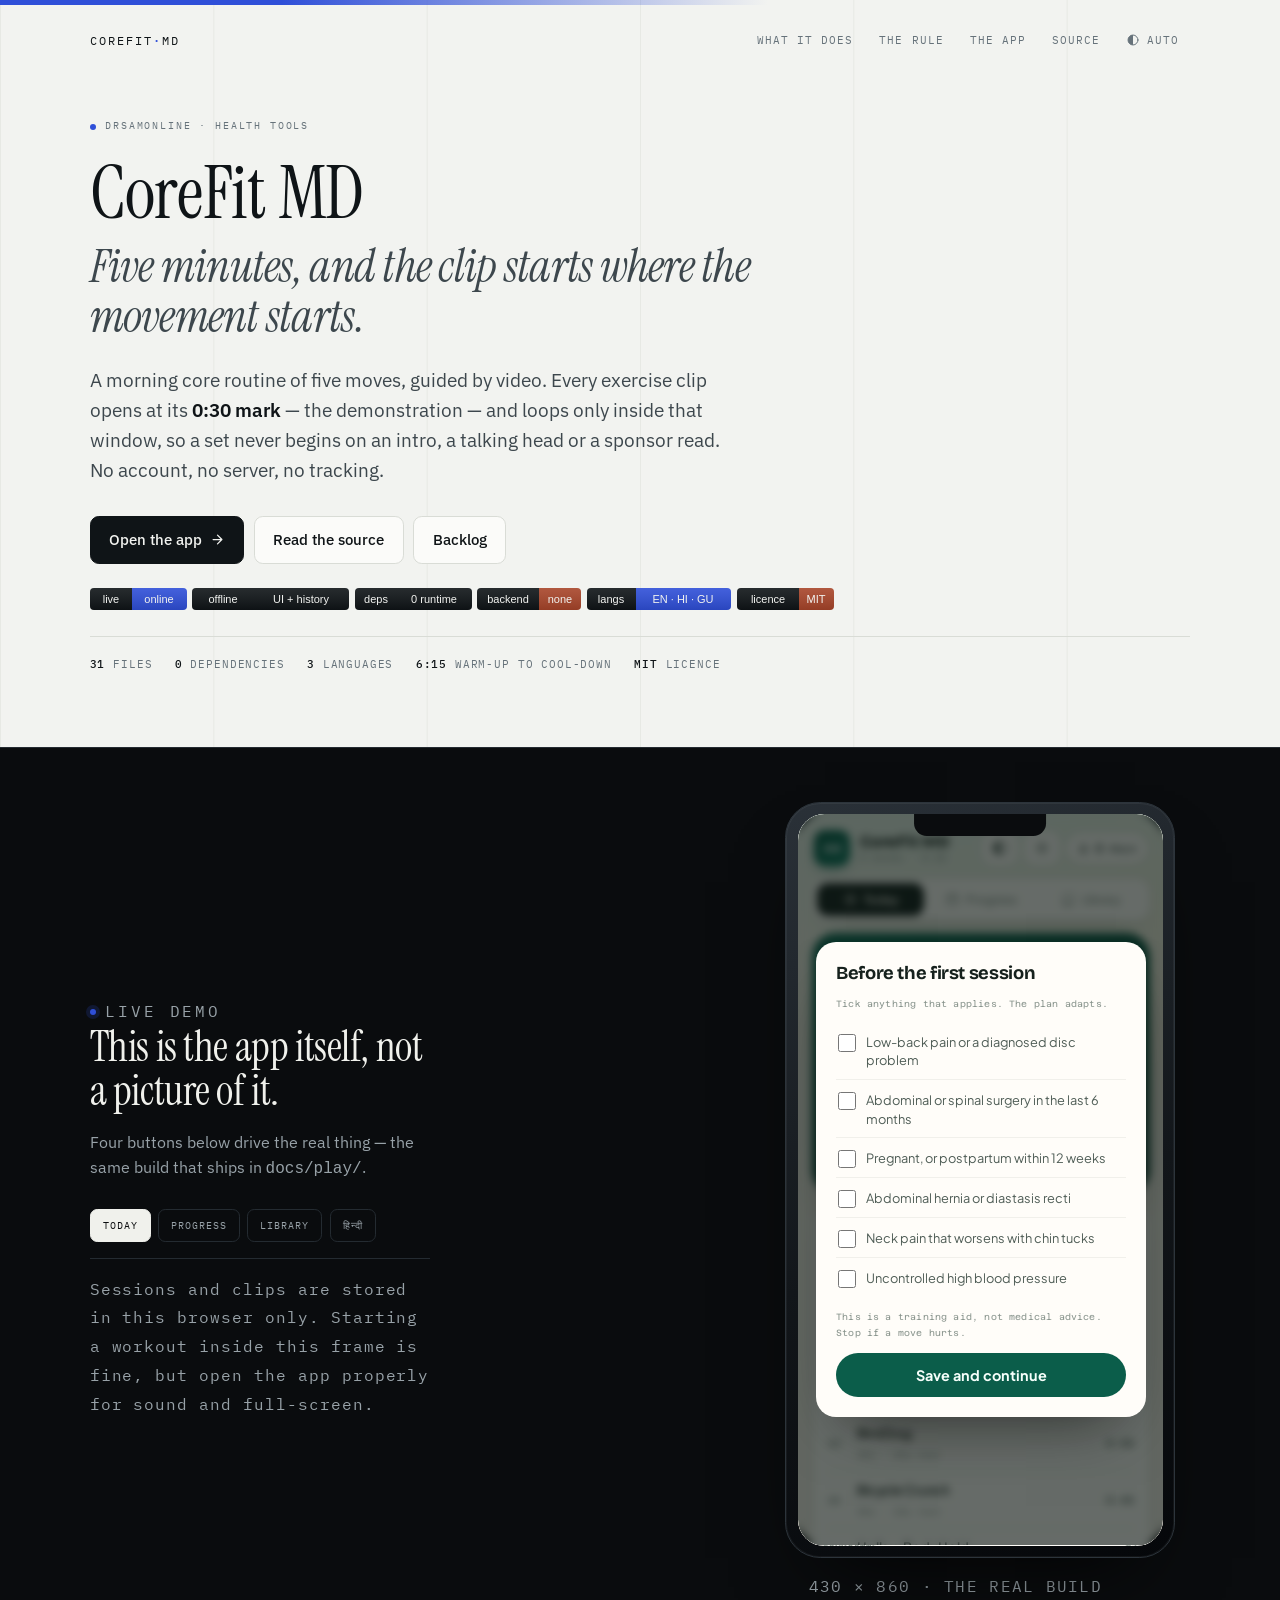
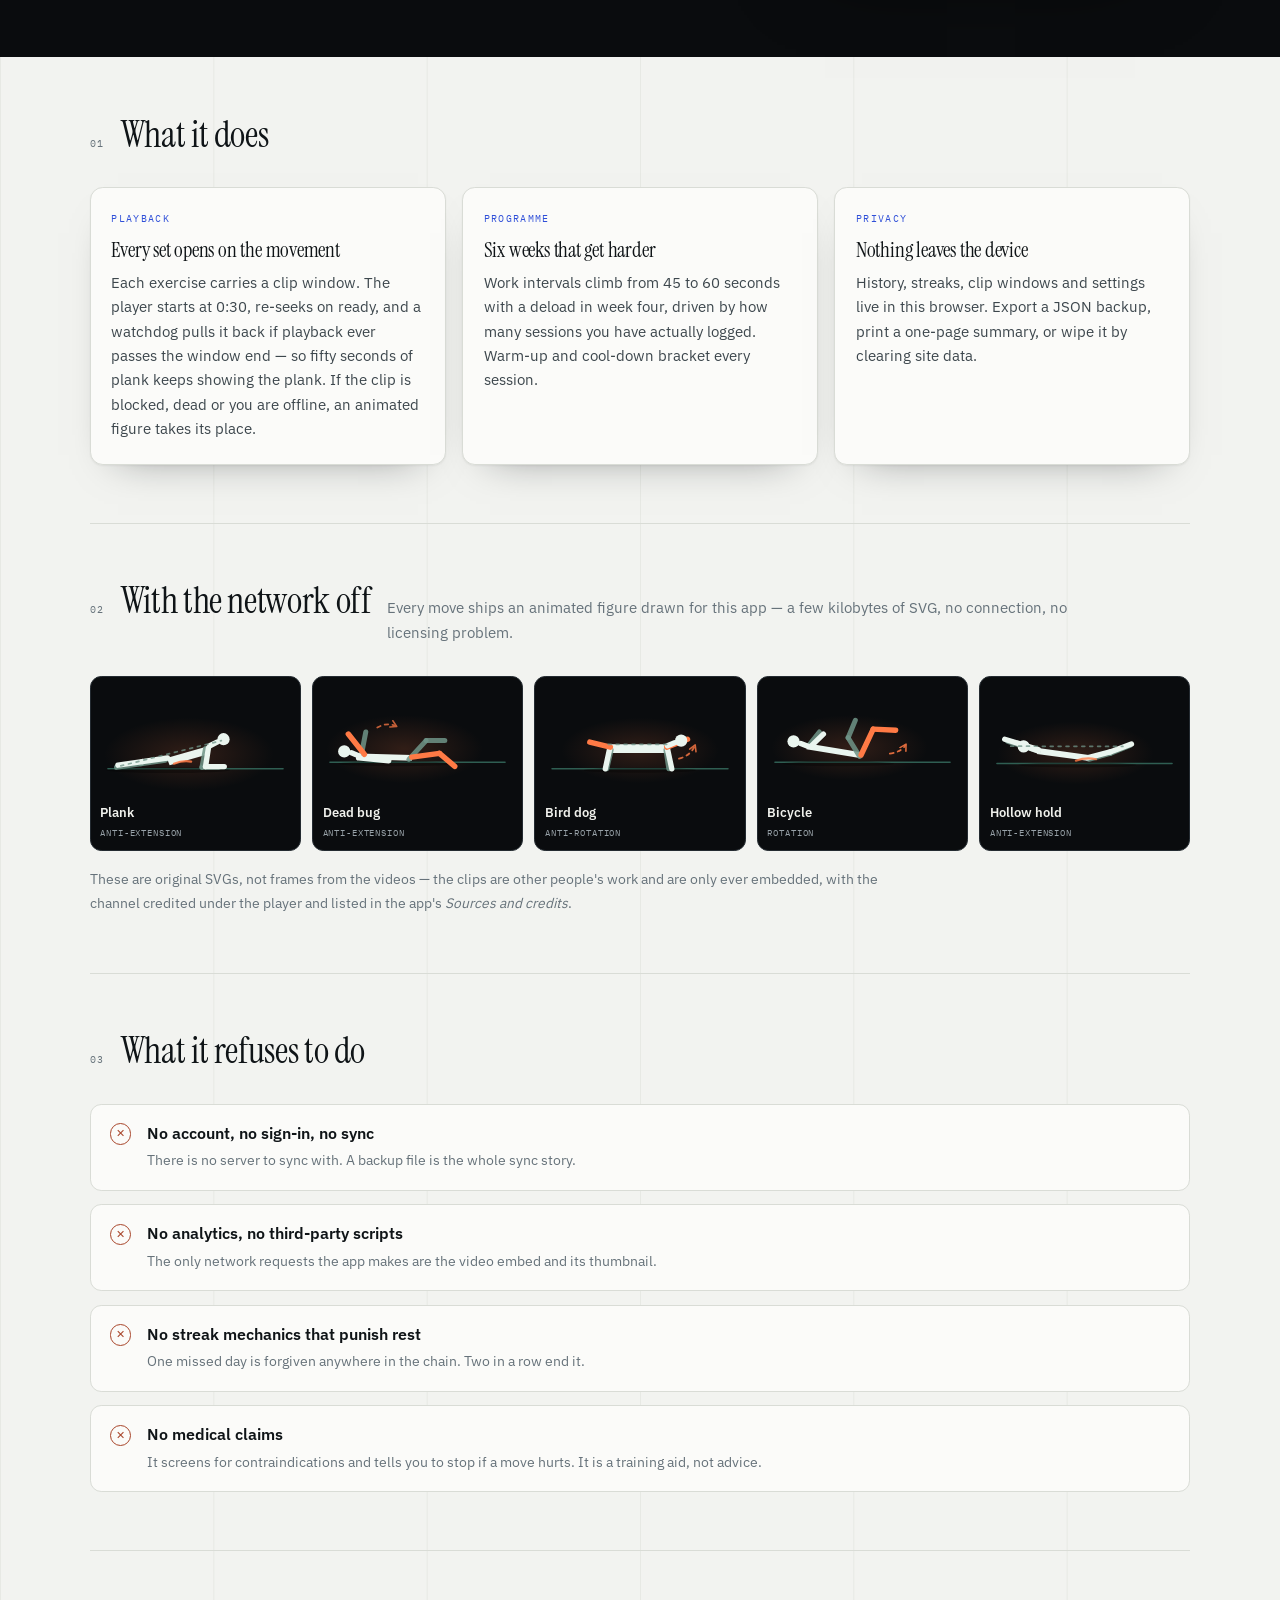
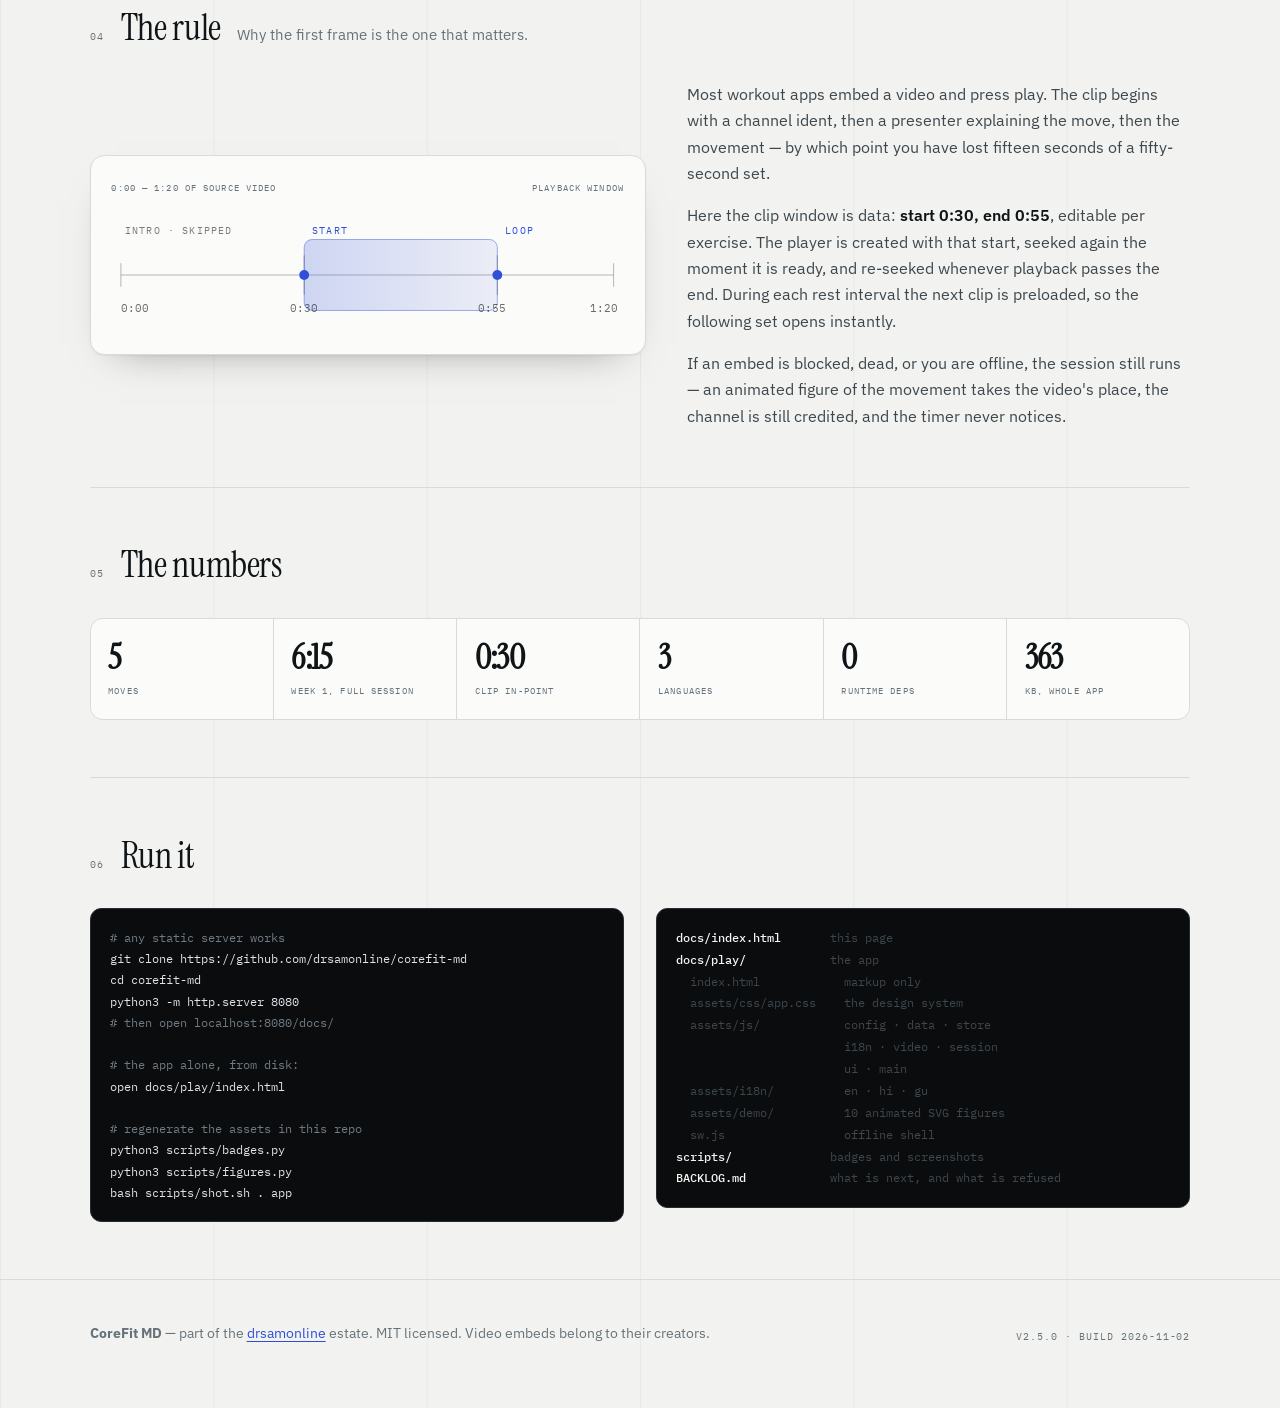
==== commit 0a9f2afc: "Offline by default: local clips are the primary source, YouTube off - new setting: Clip source (Loca" ====
--- a/docs/index.html
+++ b/docs/index.html
@@ -441,7 +441,7 @@
       <strong>CoreFit MD</strong> — part of the <a href="https://drsamonline.github.io/">drsamonline</a> estate.
       MIT licensed. Video embeds belong to their creators.
     </div>
-    <div class="stamp">v2.4.0 · build 2026-11-02</div>
+    <div class="stamp">v2.5.0 · build 2026-11-02</div>
   </div>
 </footer>
 
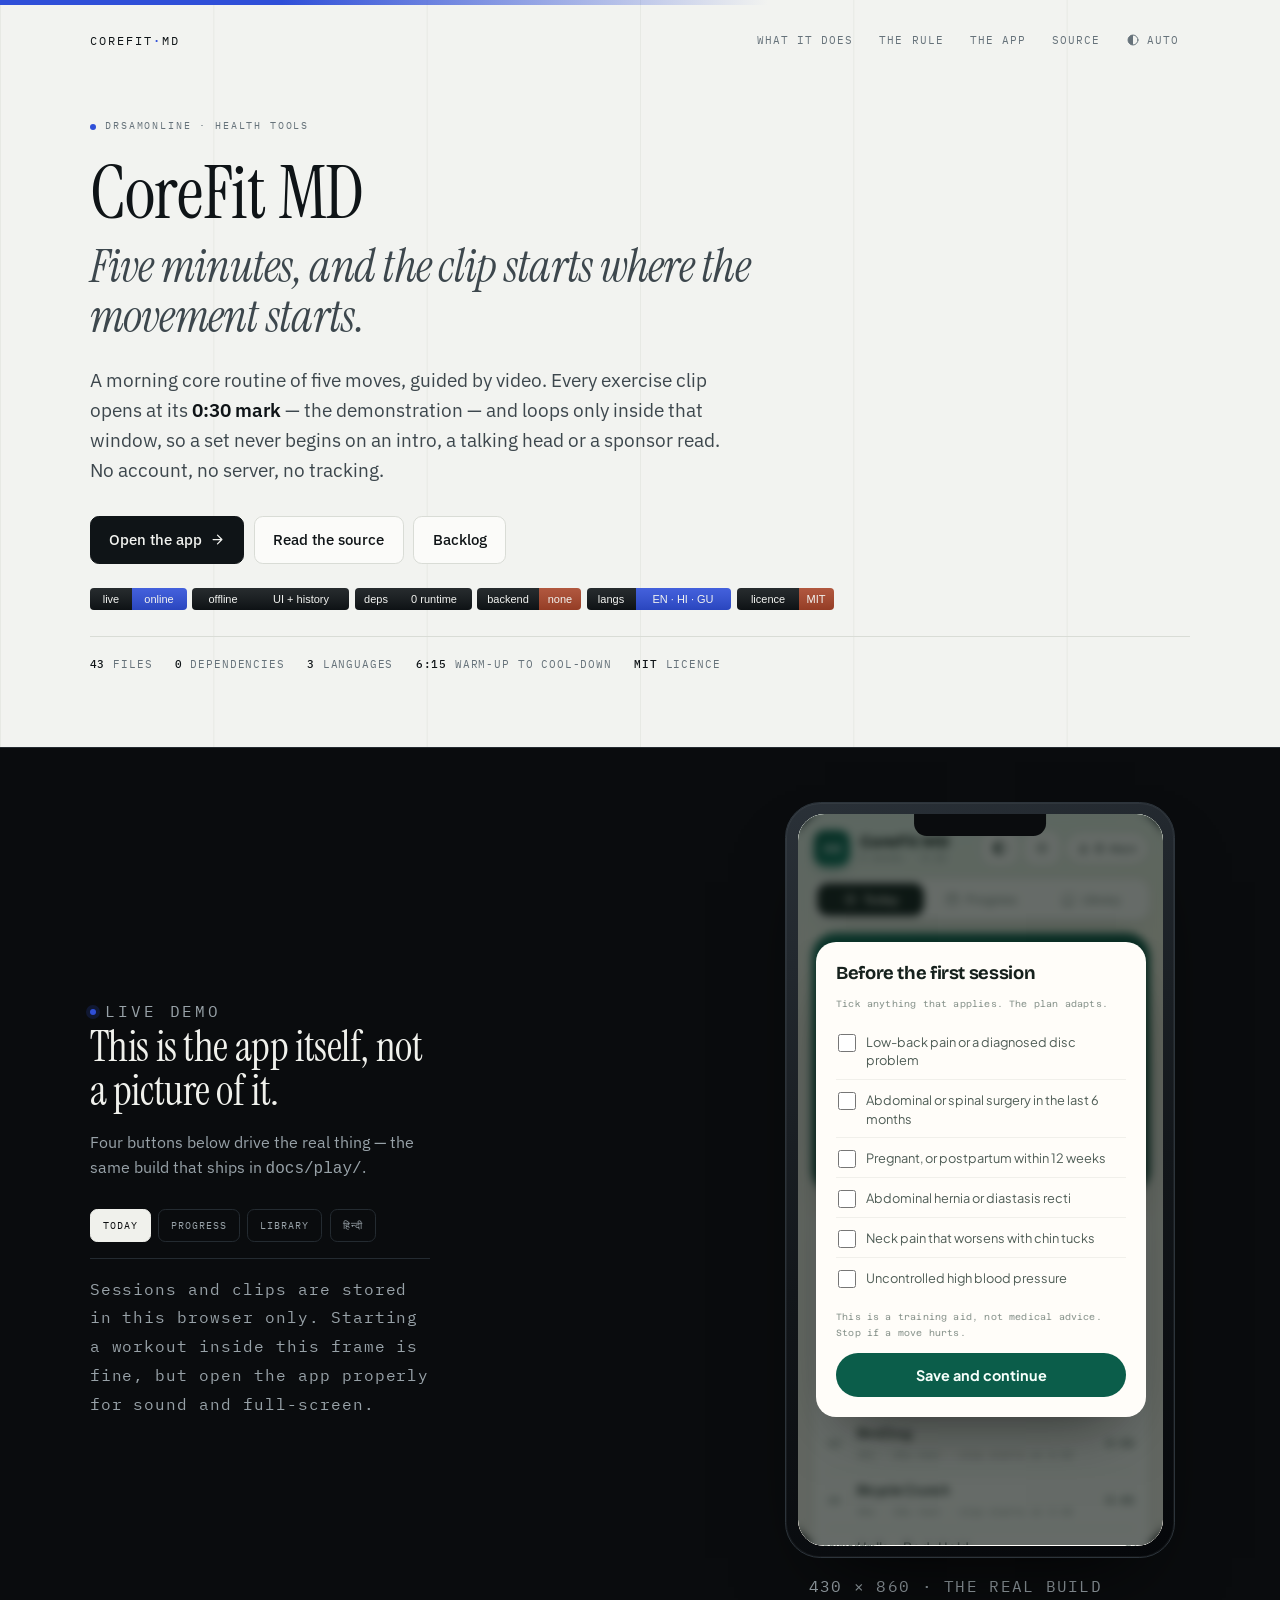
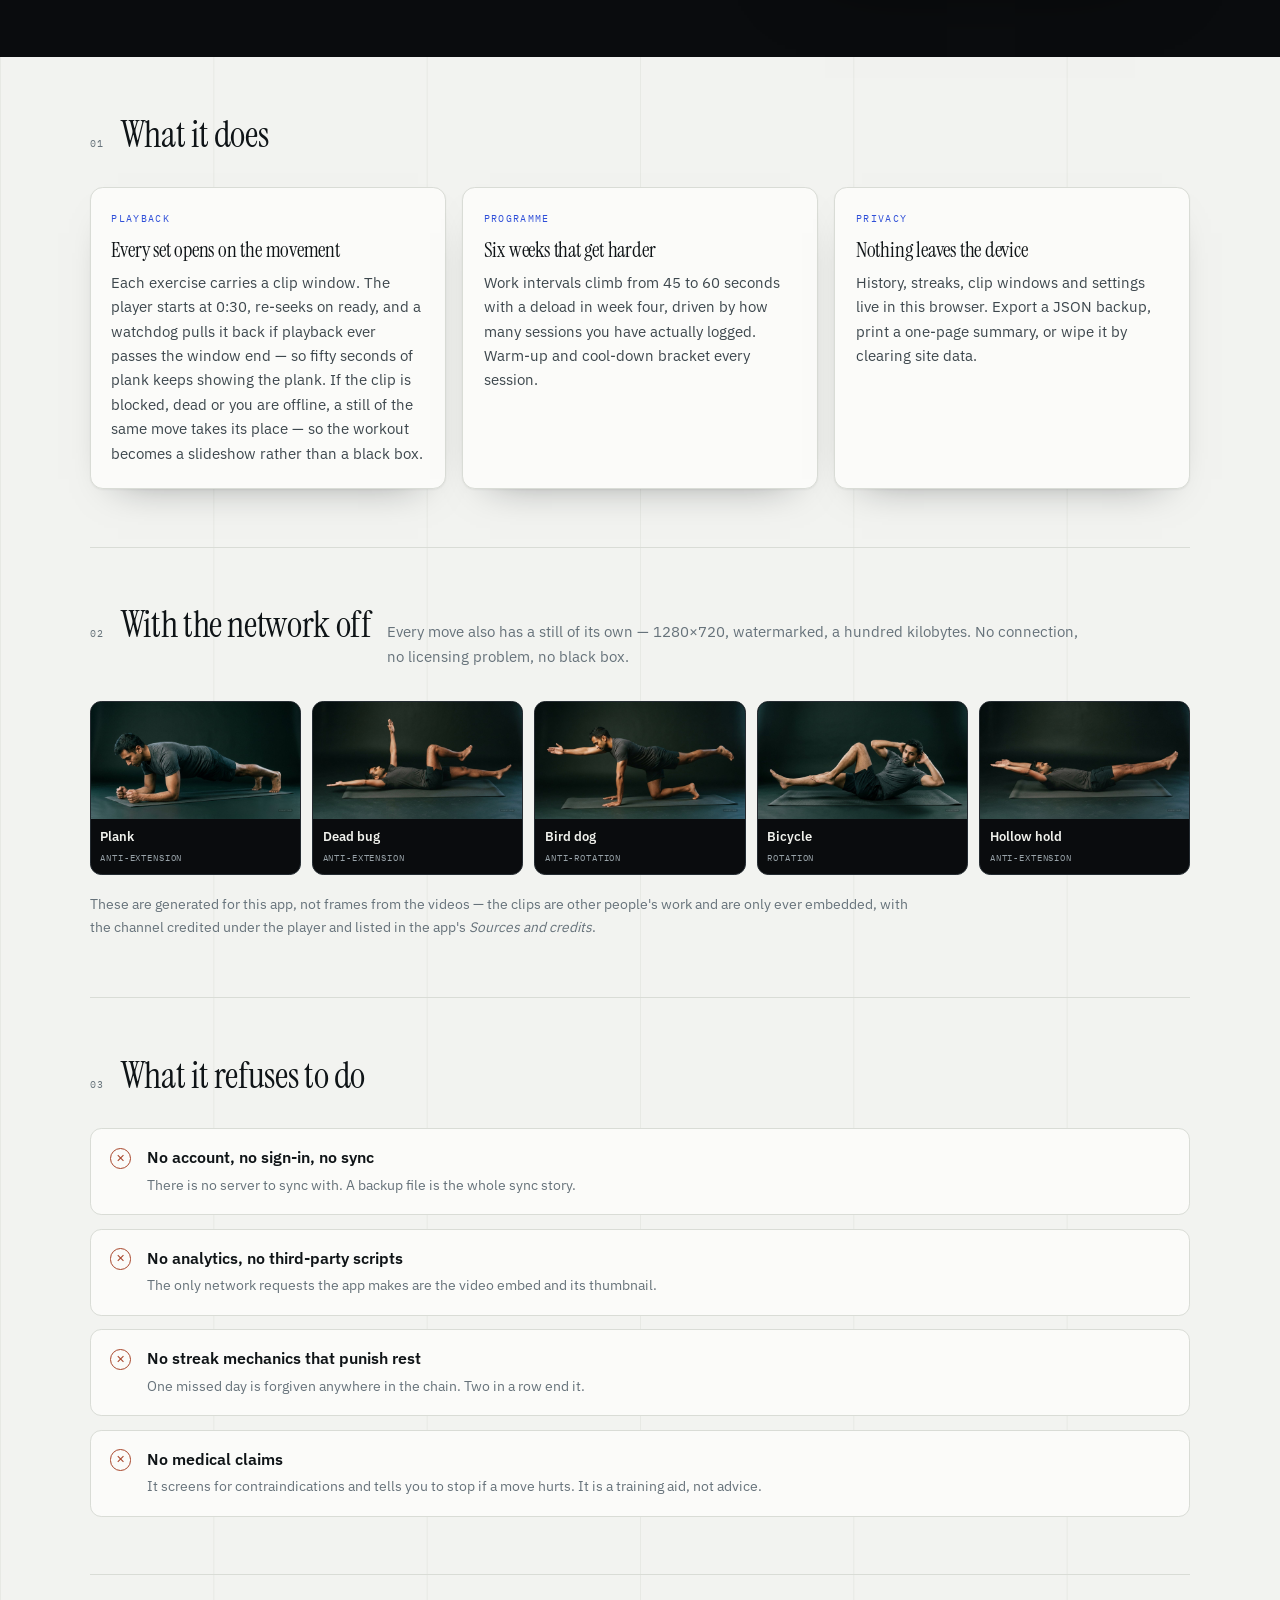
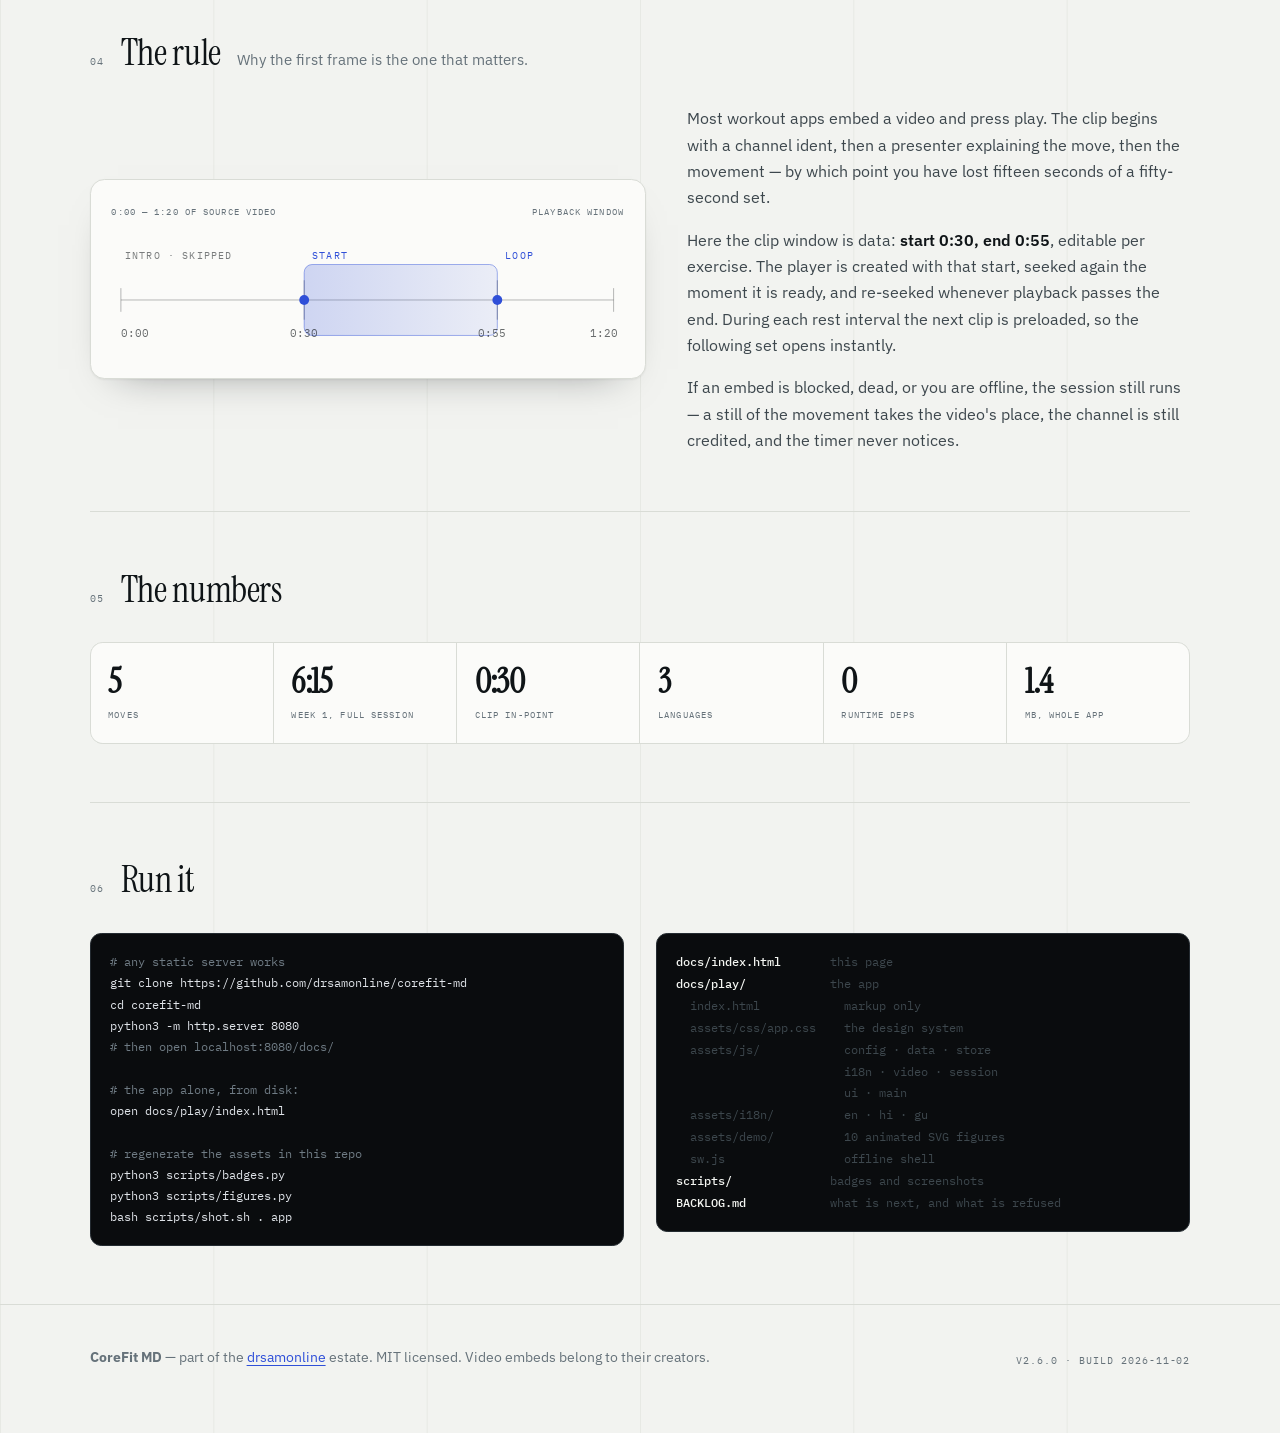
==== commit 423bbe3f: "Finalise: YouTube as the clip source, stills as the fallback. Audit pass. Fixes found by the audit: " ====
--- a/docs/index.html
+++ b/docs/index.html
@@ -136,7 +136,7 @@
 .sec-head{display:flex;align-items:baseline;gap:1rem;margin-bottom:2rem;flex-wrap:wrap}
 .sec-num{font-family:var(--mono);font-size:.62rem;letter-spacing:.16em;color:var(--muted)}
 h2.sec{font-size:clamp(1.7rem,3vw,2.3rem);line-height:1.1}
-.sec-sub{color:var(--muted);font-size:.95rem;max-width:44rem;margin:.6rem 0 0}
+.sec-sub{color:var(--muted);font-size:.95rem;max-width:44rem;margin:.6rem 0 0;flex-basis:100%}
 
 .cards{display:grid;gap:1rem;grid-template-columns:repeat(auto-fit,minmax(16rem,1fr))}
 .card{background:var(--surface);border:1px solid var(--line);border-radius:.8rem;padding:1.4rem 1.3rem;box-shadow:var(--shadow)}
@@ -253,7 +253,7 @@
       <img alt="licence: MIT" src="assets/badge-licence.svg">
     </div>
     <div class="facts">
-      <span><b>31</b> files</span>
+      <span><b>43</b> files</span>
       <span><b>0</b> dependencies</span>
       <span><b>3</b> languages</span>
       <span><b>6:15</b> warm-up to cool-down</span>
@@ -299,7 +299,8 @@
         <h3>Every set opens on the movement</h3>
         <p>Each exercise carries a clip window. The player starts at 0:30, re-seeks on ready, and a watchdog pulls
           it back if playback ever passes the window end — so fifty seconds of plank keeps showing the plank.
-          If the clip is blocked, dead or you are offline, an animated figure takes its place.</p>
+          If the clip is blocked, dead or you are offline, a still of the same move takes its place —
+          so the workout becomes a slideshow rather than a black box.</p>
       </div>
       <div class="card">
         <span class="k">Programme</span>
@@ -320,16 +321,16 @@
   <section>
     <div class="sec-head">
       <span class="sec-num">02</span><h2 class="sec">With the network off</h2>
-      <p class="sec-sub">Every move ships an animated figure drawn for this app — a few kilobytes of SVG, no connection, no licensing problem.</p>
+      <p class="sec-sub">Every move also has a still of its own — 1280×720, watermarked, a hundred kilobytes. No connection, no licensing problem, no black box.</p>
     </div>
     <div class="figures">
-      <figure><img src="play/assets/demo/plank.svg" alt="Animated figure of a forearm plank"><figcaption><b>Plank</b><span>anti-extension</span></figcaption></figure>
-      <figure><img src="play/assets/demo/deadbug.svg" alt="Animated figure of a dead bug"><figcaption><b>Dead bug</b><span>anti-extension</span></figcaption></figure>
-      <figure><img src="play/assets/demo/birddog.svg" alt="Animated figure of a bird dog"><figcaption><b>Bird dog</b><span>anti-rotation</span></figcaption></figure>
-      <figure><img src="play/assets/demo/bicycle.svg" alt="Animated figure of a bicycle crunch"><figcaption><b>Bicycle</b><span>rotation</span></figcaption></figure>
-      <figure><img src="play/assets/demo/hollow.svg" alt="Animated figure of a hollow body hold"><figcaption><b>Hollow hold</b><span>anti-extension</span></figcaption></figure>
-    </div>
-    <p class="fig-note">These are original SVGs, not frames from the videos — the clips are other people's work and are
+      <figure><img src="play/assets/media/plank.jpg" alt="Forearm plank demonstration still"><figcaption><b>Plank</b><span>anti-extension</span></figcaption></figure>
+      <figure><img src="play/assets/media/deadbug.jpg" alt="Dead bug demonstration still"><figcaption><b>Dead bug</b><span>anti-extension</span></figcaption></figure>
+      <figure><img src="play/assets/media/birddog.jpg" alt="Bird dog demonstration still"><figcaption><b>Bird dog</b><span>anti-rotation</span></figcaption></figure>
+      <figure><img src="play/assets/media/bicycle.jpg" alt="Bicycle crunch demonstration still"><figcaption><b>Bicycle</b><span>rotation</span></figcaption></figure>
+      <figure><img src="play/assets/media/hollow.jpg" alt="Hollow body hold demonstration still"><figcaption><b>Hollow hold</b><span>anti-extension</span></figcaption></figure>
+    </div>
+    <p class="fig-note">These are generated for this app, not frames from the videos — the clips are other people's work and are
       only ever embedded, with the channel credited under the player and listed in the app's <em>Sources and credits</em>.</p>
   </section>
   <section>
@@ -385,8 +386,8 @@
         <p>Here the clip window is data: <b>start 0:30, end 0:55</b>, editable per exercise. The player is created
           with that start, seeked again the moment it is ready, and re-seeked whenever playback passes the end.
           During each rest interval the next clip is preloaded, so the following set opens instantly.</p>
-        <p>If an embed is blocked, dead, or you are offline, the session still runs — an animated figure of the
-          movement takes the video's place, the channel is still credited, and the timer never notices.</p>
+        <p>If an embed is blocked, dead, or you are offline, the session still runs — a still of the movement
+          takes the video's place, the channel is still credited, and the timer never notices.</p>
       </div>
     </div>
   </section>
@@ -399,7 +400,7 @@
       <div class="num"><b>0:30</b><span>clip in-point</span></div>
       <div class="num"><b>3</b><span>languages</span></div>
       <div class="num"><b>0</b><span>runtime deps</span></div>
-      <div class="num"><b>363</b><span>KB, whole app</span></div>
+      <div class="num"><b>1.4</b><span>MB, whole app</span></div>
     </div>
   </section>
 
@@ -441,7 +442,7 @@
       <strong>CoreFit MD</strong> — part of the <a href="https://drsamonline.github.io/">drsamonline</a> estate.
       MIT licensed. Video embeds belong to their creators.
     </div>
-    <div class="stamp">v2.5.0 · build 2026-11-02</div>
+    <div class="stamp">v2.6.0 · build 2026-11-02</div>
   </div>
 </footer>
 
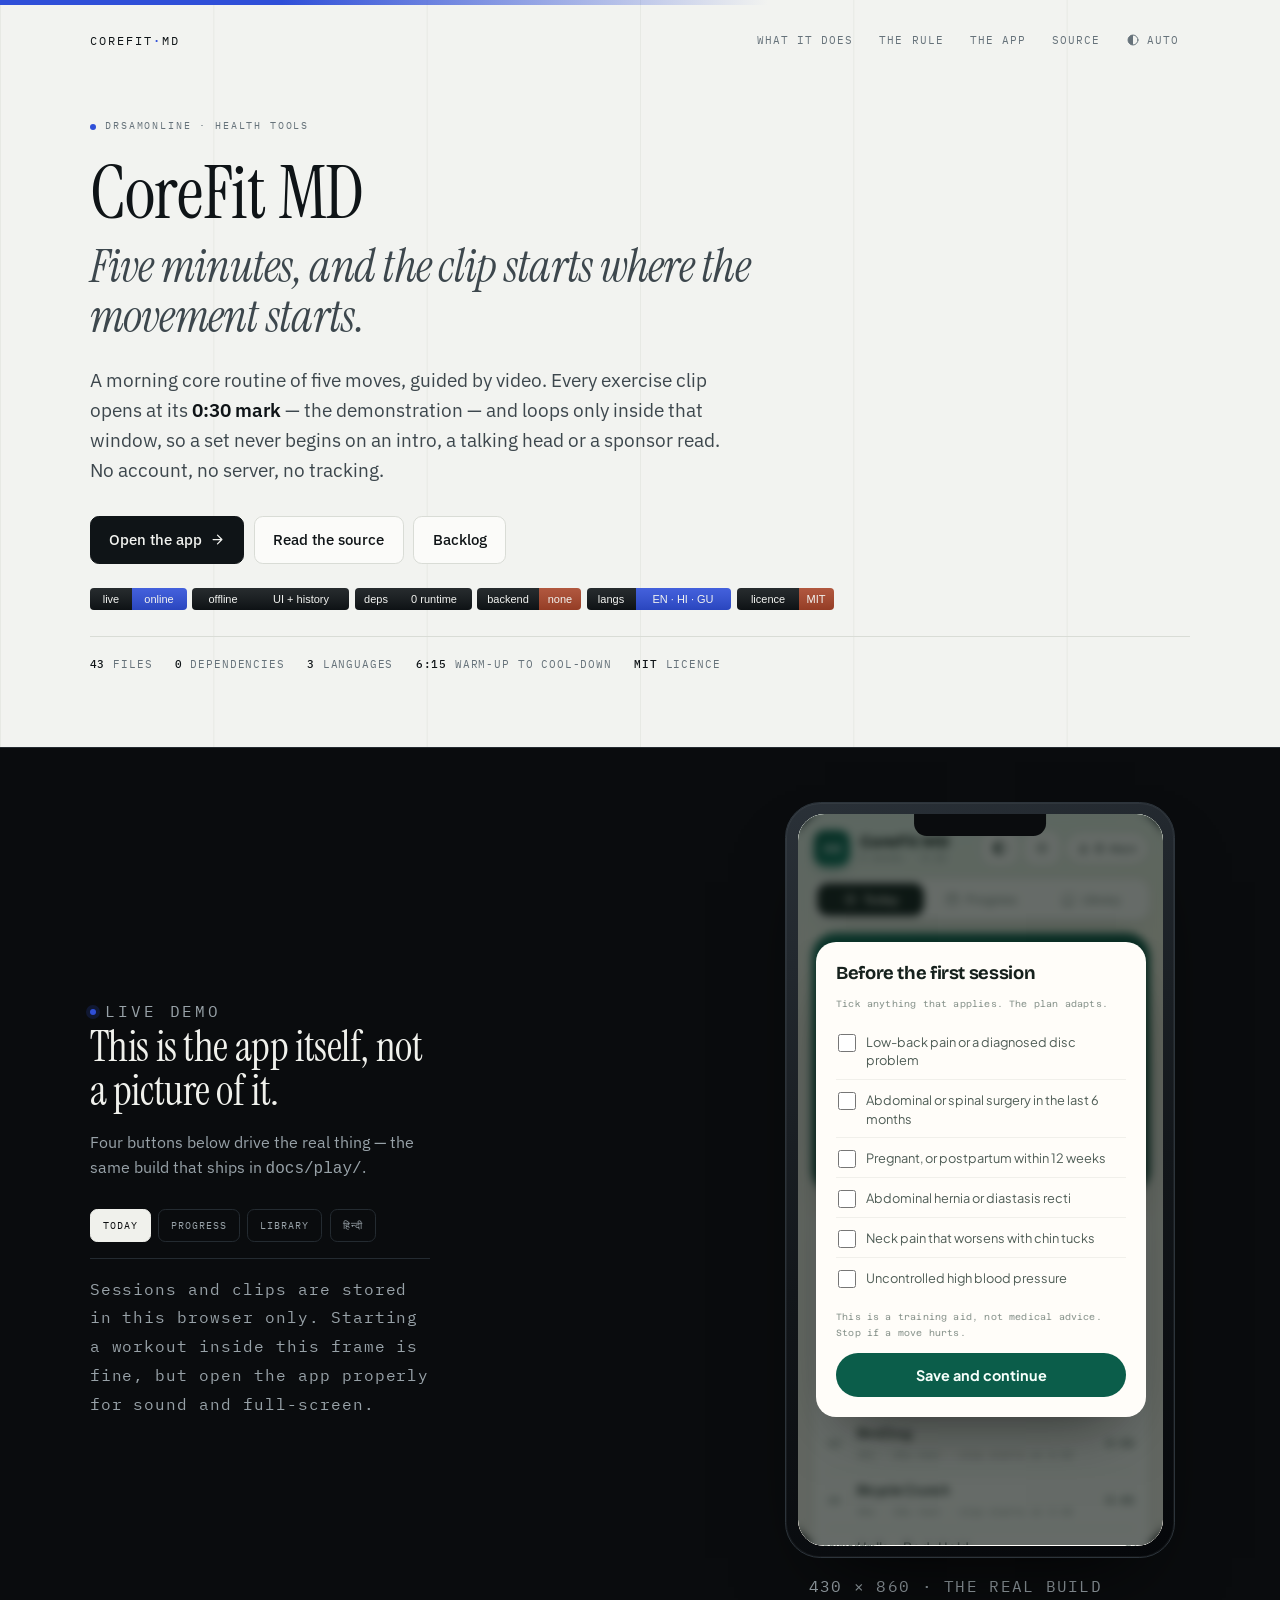
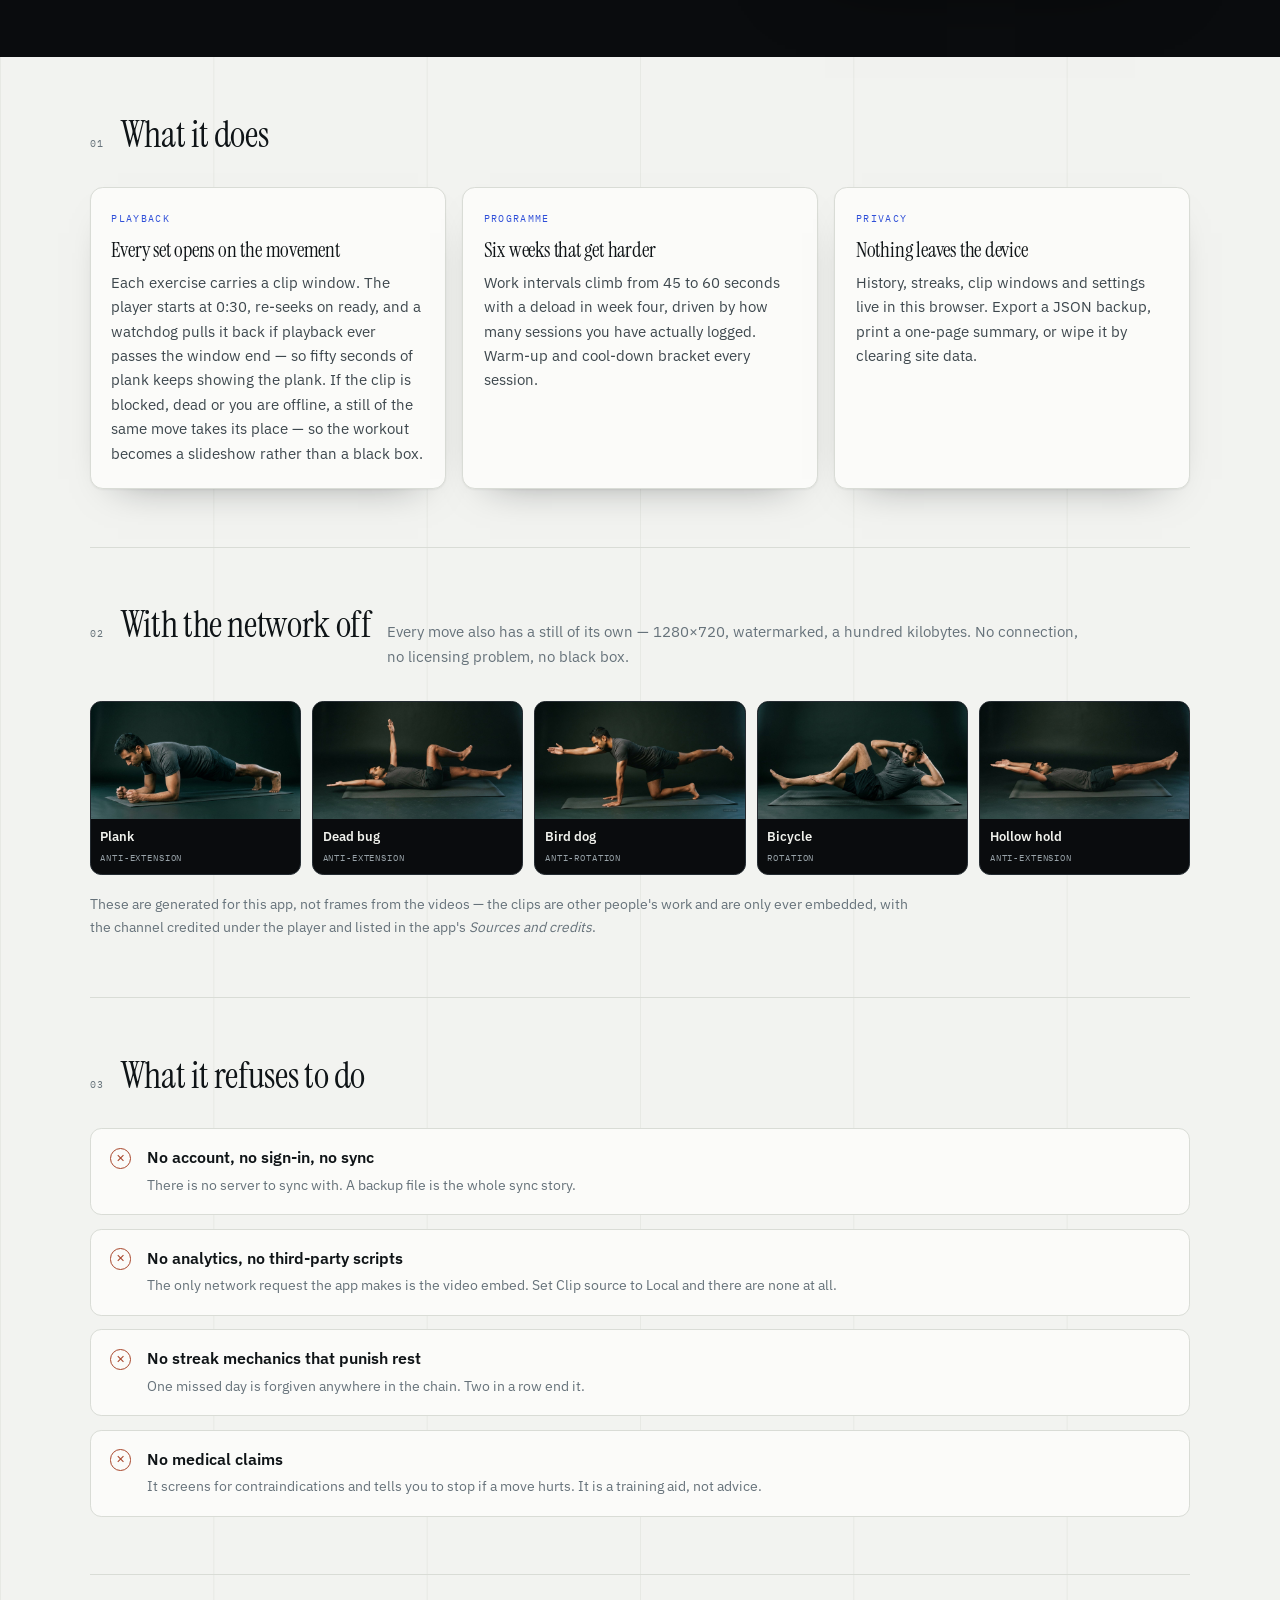
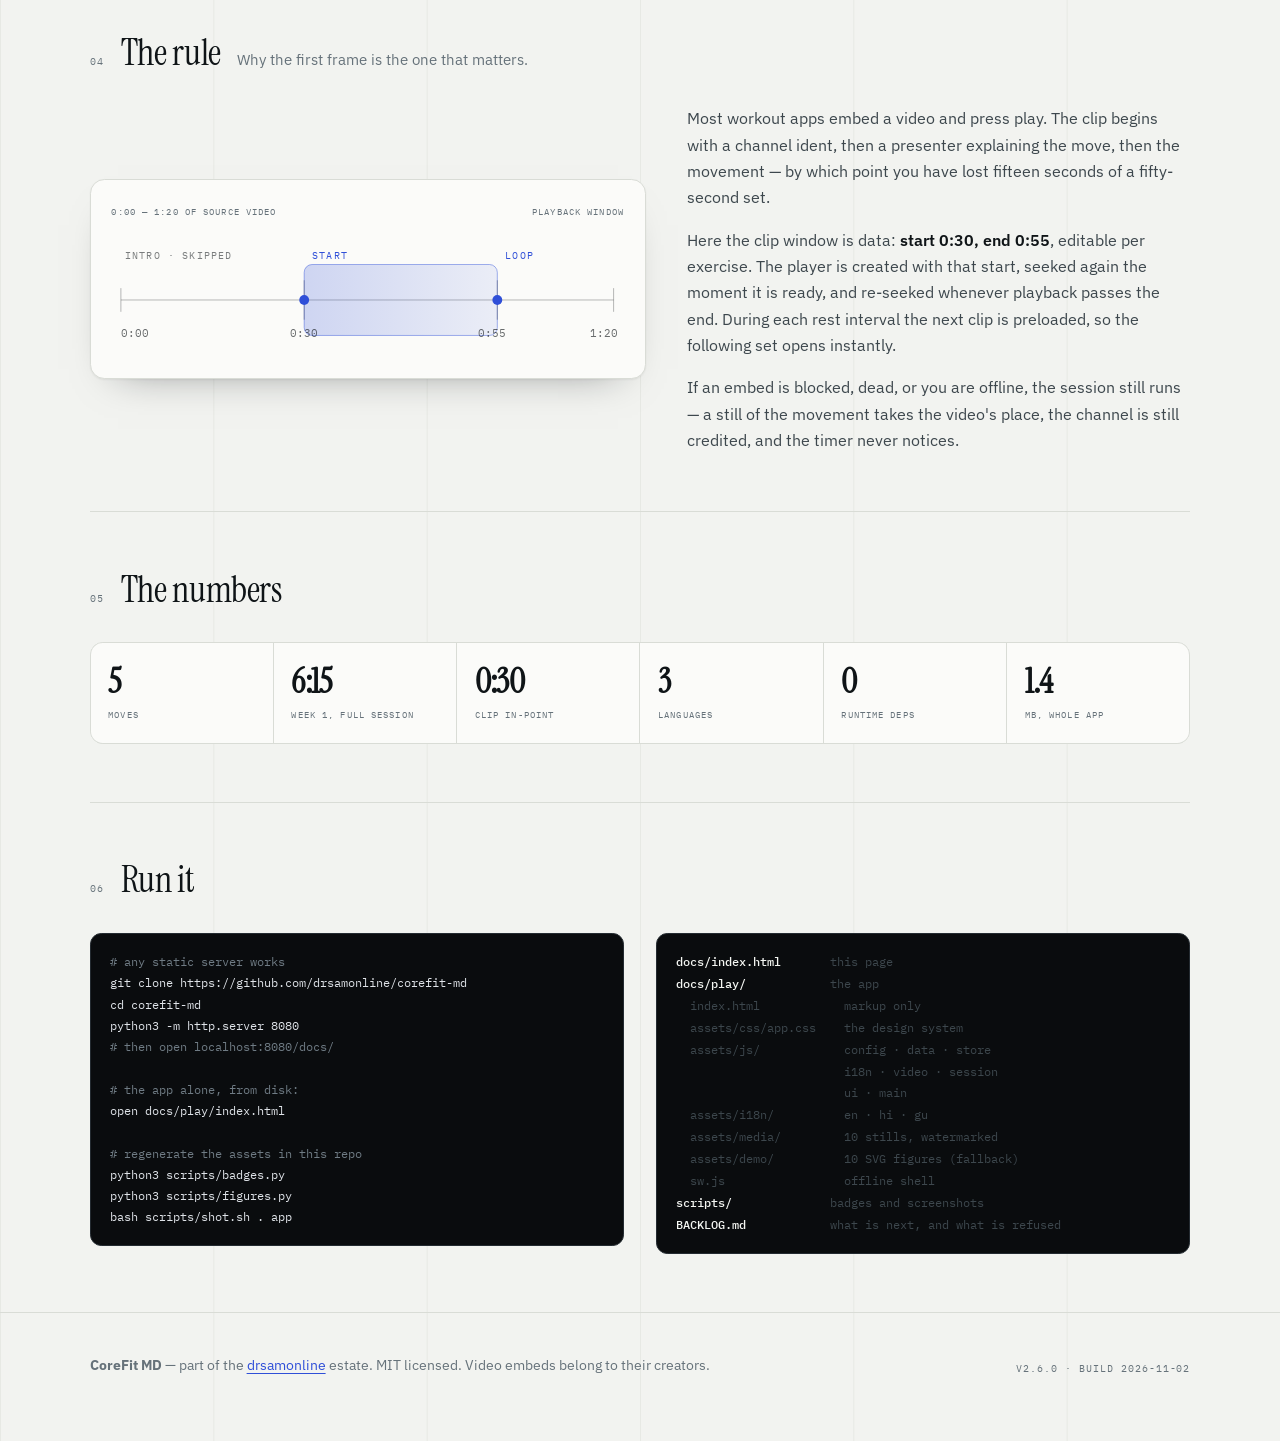
==== commit 218086ea: "landing: correct the file tree and the network-request claim" ====
--- a/docs/index.html
+++ b/docs/index.html
@@ -339,7 +339,8 @@
       <li><span class="x">✕</span><div><b>No account, no sign-in, no sync</b>
         <span>There is no server to sync with. A backup file is the whole sync story.</span></div></li>
       <li><span class="x">✕</span><div><b>No analytics, no third-party scripts</b>
-        <span>The only network requests the app makes are the video embed and its thumbnail.</span></div></li>
+        <span>The only network request the app makes is the video embed. Set Clip source to Local and
+        there are none at all.</span></div></li>
       <li><span class="x">✕</span><div><b>No streak mechanics that punish rest</b>
         <span>One missed day is forgiven anywhere in the chain. Two in a row end it.</span></div></li>
       <li><span class="x">✕</span><div><b>No medical claims</b>
@@ -428,7 +429,8 @@
                         i18n · video · session
                         ui · main
   assets/i18n/          en · hi · gu
-  assets/demo/          10 animated SVG figures
+  assets/media/         10 stills, watermarked
+  assets/demo/          10 SVG figures (fallback)
   sw.js                 offline shell
 <b>scripts/</b>              badges and screenshots
 <b>BACKLOG.md</b>            what is next, and what is refused</pre>
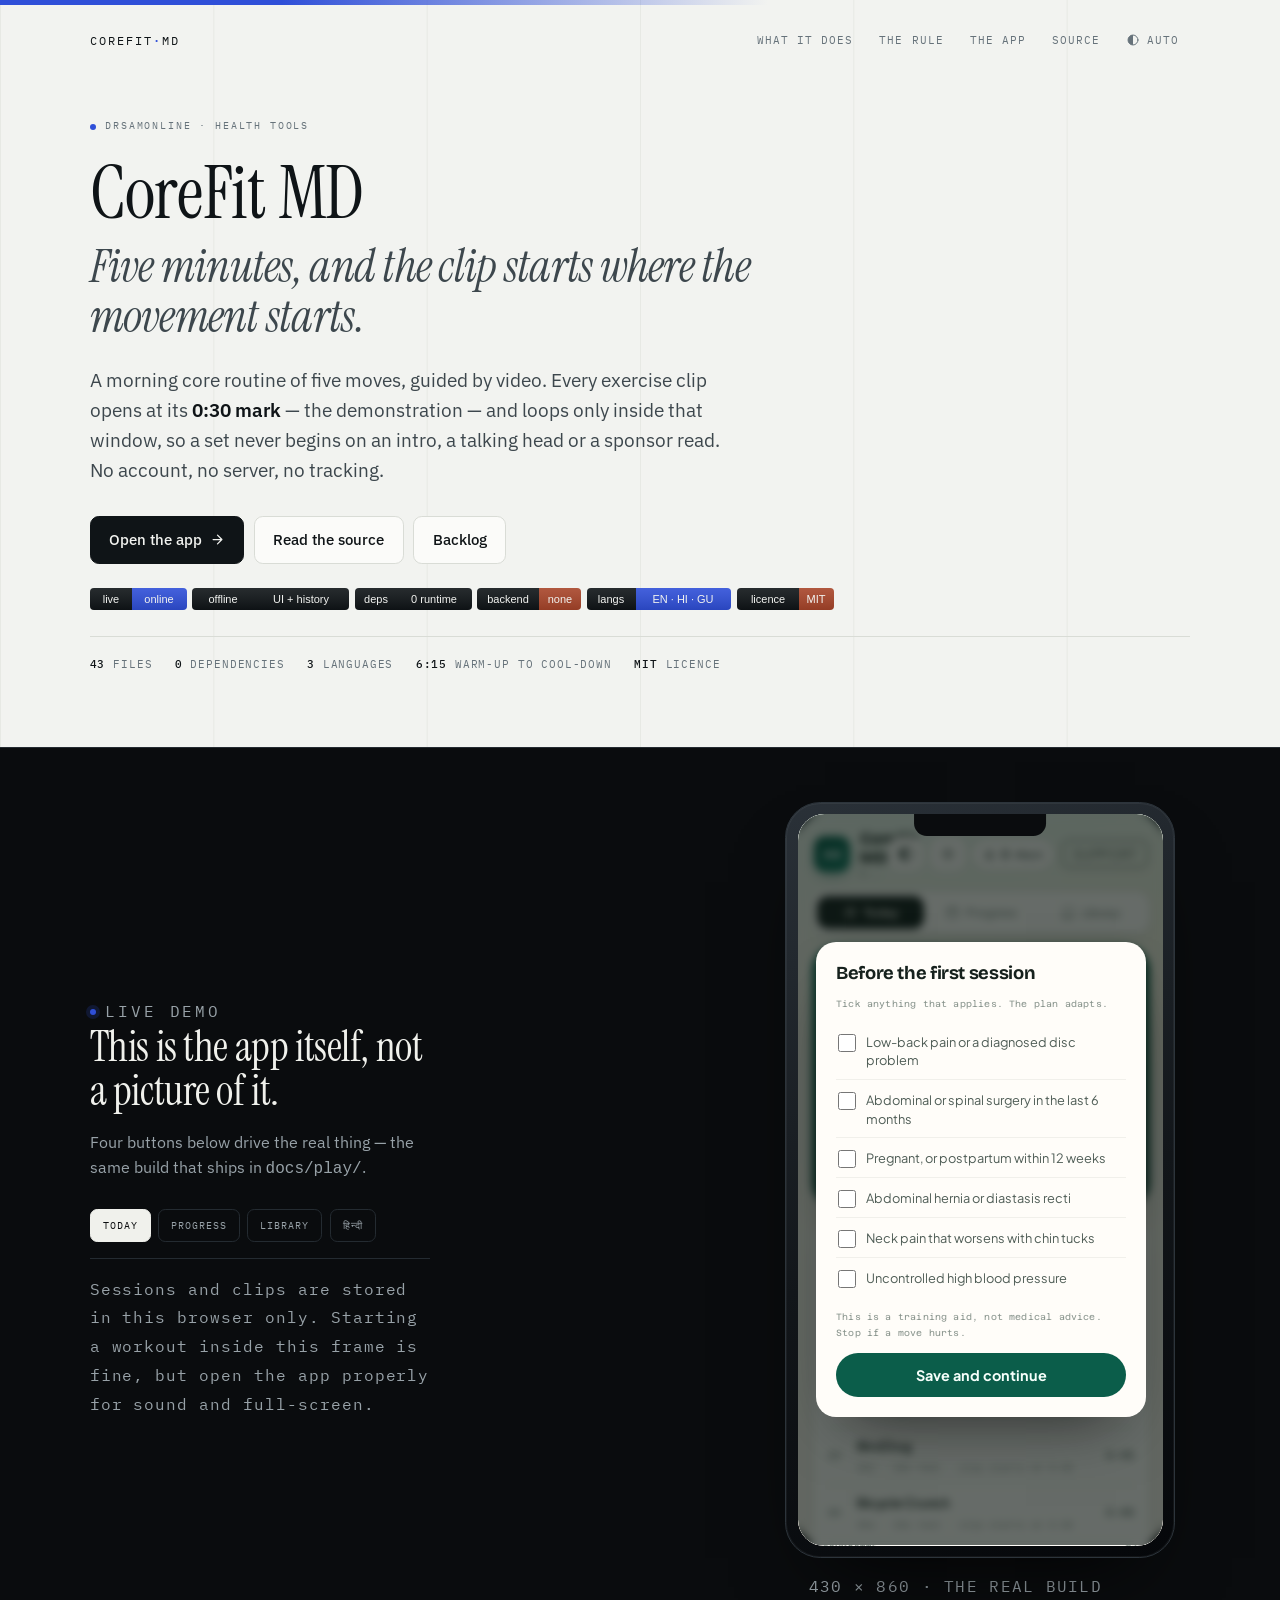
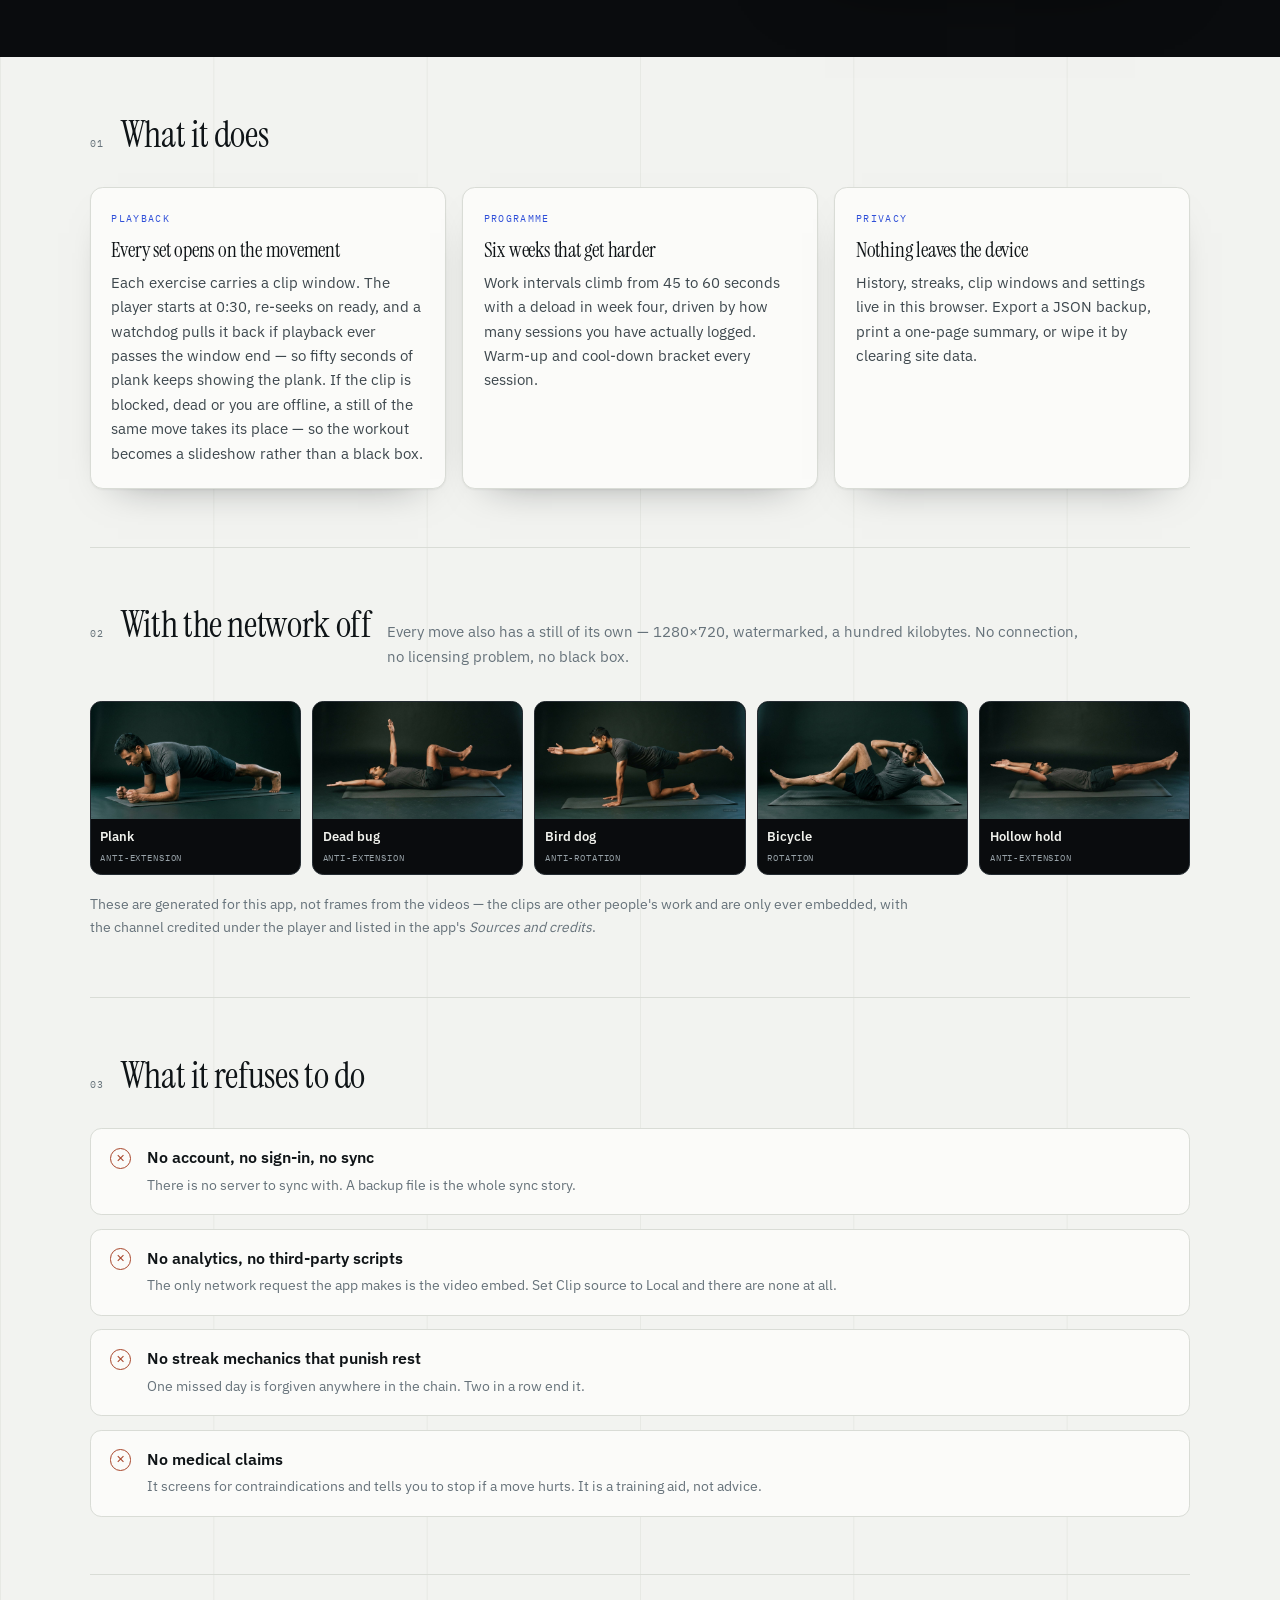
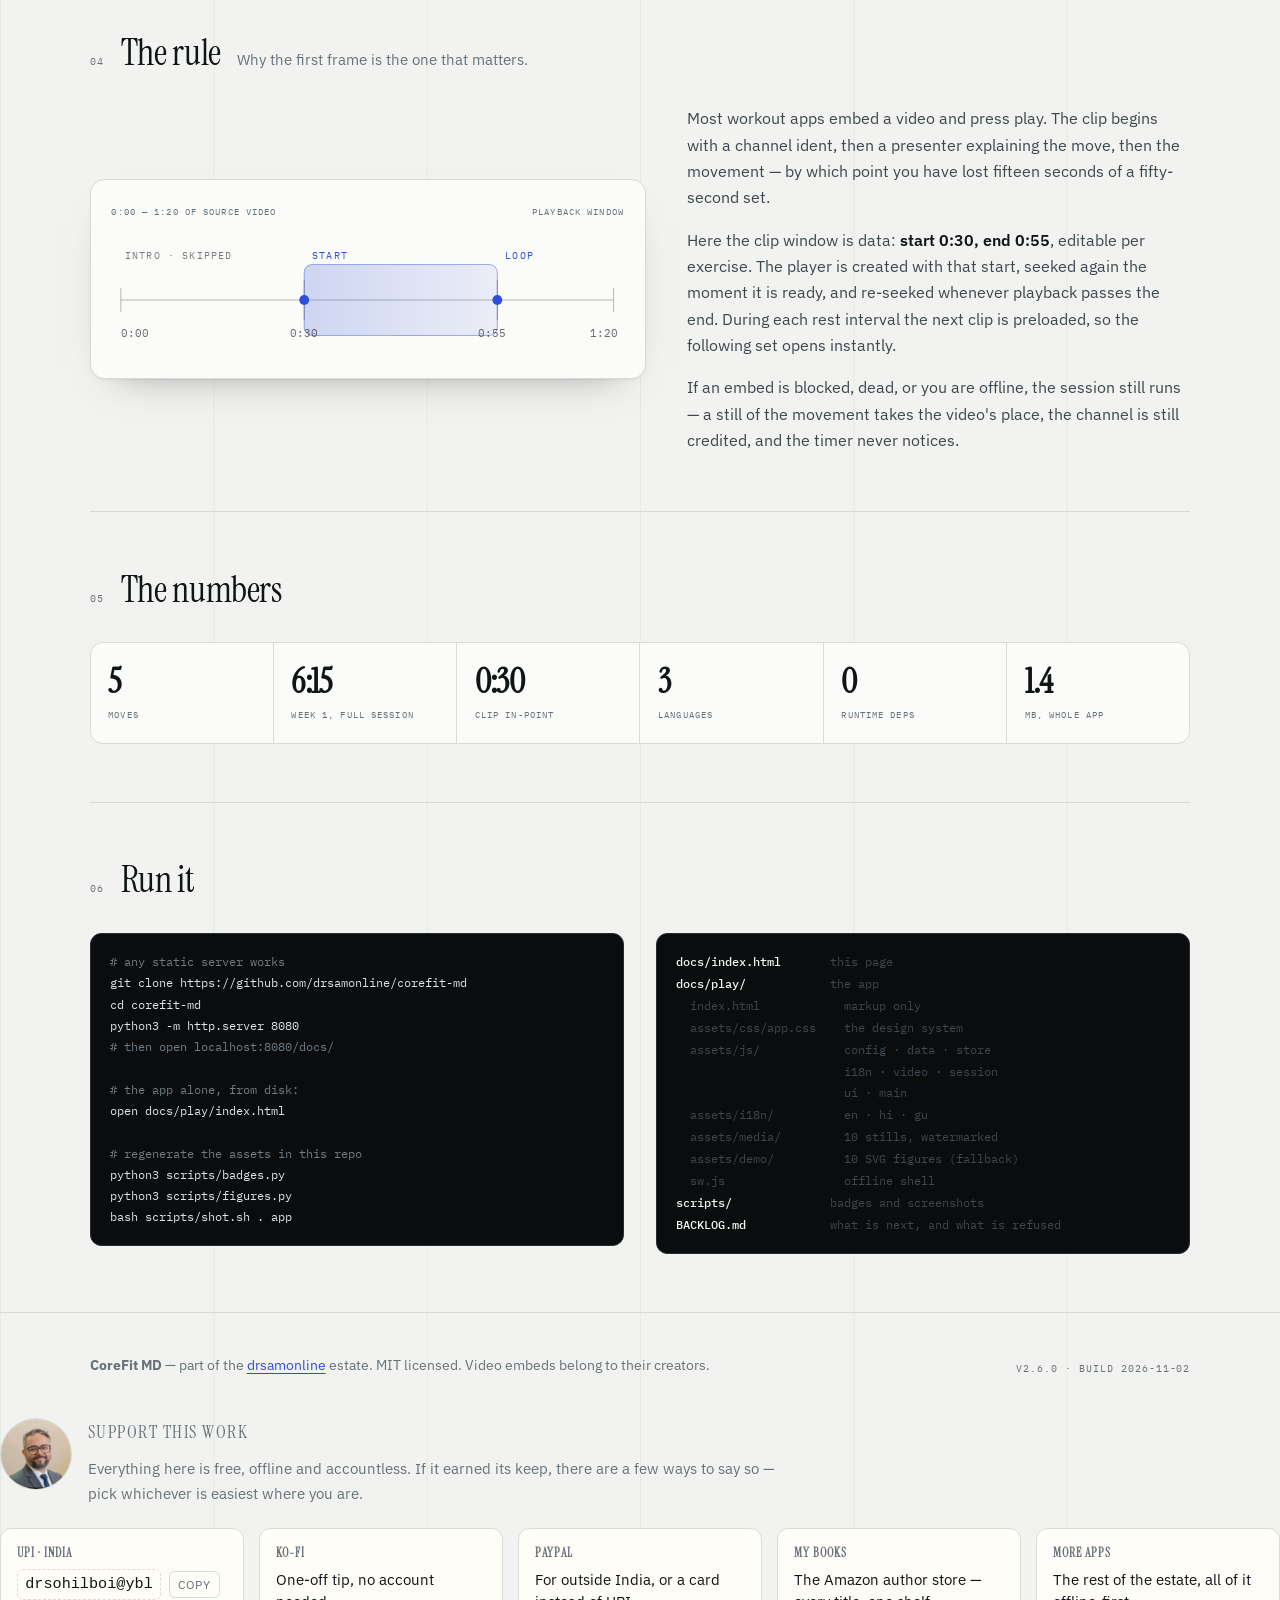
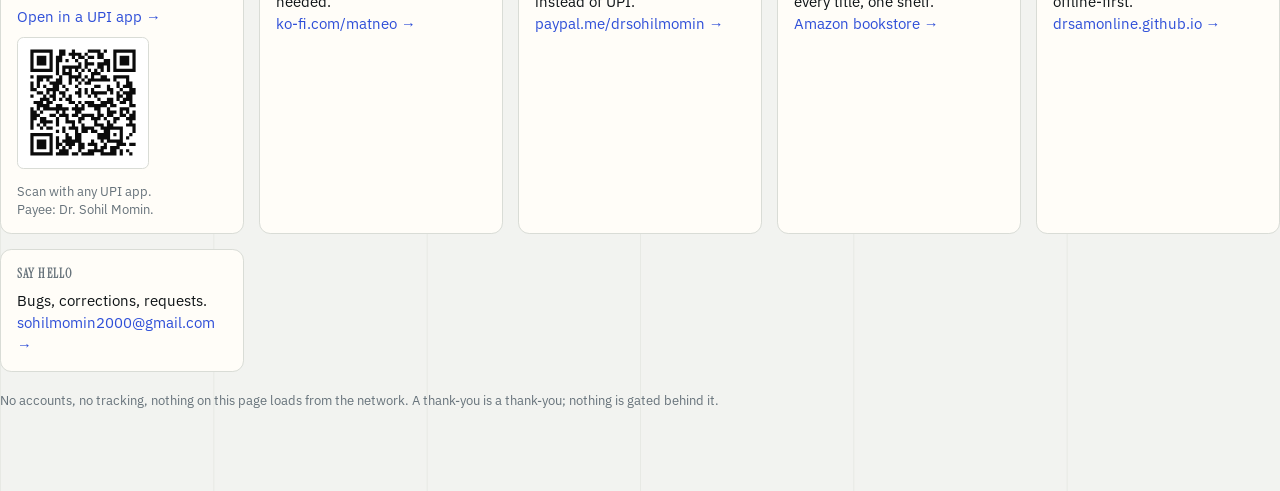
==== commit 3cebd521: "support: the block in the footer, the portrait and the QR, and a Support table Region 1 of the suppo" ====
--- a/docs/index.html
+++ b/docs/index.html
@@ -4,6 +4,7 @@
 <meta charset="utf-8">
 <meta name="viewport" content="width=device-width, initial-scale=1">
 <title>CoreFit MD — five minutes, and the clip starts where the movement starts</title>
+<meta name="author" content="Dr Sohil Momin">
 <meta name="description" content="A five-minute, video-guided morning core routine. Every set opens on the demonstration at 0:30, never on the intro. Static, offline-first, no backend, no account.">
 <meta property="og:title" content="CoreFit MD">
 <meta property="og:description" content="A five-minute morning core routine where every clip opens at the movement, not the intro.">
@@ -446,6 +447,134 @@
     </div>
     <div class="stamp">v2.6.0 · build 2026-11-02</div>
   </div>
+<!-- support:block:start -->
+<style>
+  /* Scoped to .support. Uses the host page's variables when they exist. */
+  .support{--s-ink:var(--ink,#14110e);--s-paper:var(--paper,#f7f2e9);--s-card:var(--paper-2,#fffdf8);
+           --s-muted:var(--muted,#6b6157);--s-line:var(--line,#e2d8c8);--s-accent:var(--accent,#2f6f8f);
+           font-family:var(--sans,ui-sans-serif,-apple-system,"Segoe UI",sans-serif);
+           color:var(--s-ink);padding:2.6rem 0 1rem;border-top:1px solid var(--s-line)}
+  .support-head{display:flex;gap:1rem;align-items:flex-start;margin:0 0 1.4rem}
+  .support-portrait{width:72px;height:72px;flex:0 0 72px;border-radius:50%;object-fit:cover;
+                    border:1px solid var(--s-line);background:var(--s-card)}
+  .support h2{font-size:1.15rem;letter-spacing:.08em;text-transform:uppercase;margin:0 0 .5rem;color:var(--s-muted)}
+  .support .support-lede{margin:0;max-width:44rem;color:var(--s-muted);font-size:.95rem}
+  .support-grid{display:grid;gap:.9rem;grid-template-columns:repeat(auto-fit,minmax(15rem,1fr));align-items:stretch}
+  .support-card{background:var(--s-card);border:1px solid var(--s-line);border-radius:.7rem;padding:.9rem 1rem;
+                display:flex;flex-direction:column;gap:.35rem}
+  .support-card h3{margin:0;font-size:.78rem;letter-spacing:.09em;text-transform:uppercase;color:var(--s-muted);font-weight:600}
+  .support-card p{margin:0;font-size:.92rem;line-height:1.5}
+  .support-card a{color:var(--s-accent);text-decoration:none;border-bottom:1px solid transparent;word-break:break-word}
+  .support-card a:hover,.support-card a:focus-visible{border-bottom-color:currentColor}
+  .support-id{display:flex;align-items:center;gap:.5rem;flex-wrap:wrap}
+  .support-id code{font-family:ui-monospace,SFMono-Regular,Menlo,monospace;font-size:.95rem;
+                   background:transparent;border:1px dashed var(--s-line);border-radius:.35rem;padding:.15rem .45rem}
+  .support-copy{font:inherit;font-size:.75rem;letter-spacing:.06em;text-transform:uppercase;
+                background:transparent;color:var(--s-muted);border:1px solid var(--s-line);
+                border-radius:.35rem;padding:.2rem .5rem;cursor:pointer}
+  .support-copy:hover,.support-copy:focus-visible{color:var(--s-ink);border-color:var(--s-ink)}
+  .support-card.upi{grid-row:span 1}
+  .support-qr{display:flex;gap:.9rem;align-items:center;flex-wrap:wrap;margin-top:.2rem}
+  /* the white tile is load-bearing: a dark-mode QR does not scan */
+  .support-qr img{width:132px;height:132px;display:block;background:#fff;padding:.35rem;
+                  border:1px solid var(--s-line);border-radius:.4rem;image-rendering:pixelated}
+  .support-qr small{display:block;color:var(--s-muted);font-size:.8rem;max-width:11rem;line-height:1.4}
+  .support-foot{margin:1.2rem 0 0;font-size:.8rem;color:var(--s-muted)}
+  @media (prefers-reduced-motion:no-preference){.support-card{transition:border-color .15s ease}}
+  .support-card:target,.support-card:focus-within{border-color:var(--s-accent)}
+</style>
+
+<section class="support" id="support" aria-labelledby="support-h" data-support>
+  <div class="support-head">
+    <img class="support-portrait" src="assets/support-portrait.jpg" width="72" height="72"
+         alt="Dr. Sohil Momin" loading="lazy" decoding="async">
+    <div>
+      <h2 id="support-h">Support this work</h2>
+      <p class="support-lede">Everything here is free, offline and accountless. If it earned its keep,
+        there are a few ways to say so — pick whichever is easiest where you are.</p>
+    </div>
+  </div>
+  <div class="support-grid">
+
+    <div class="support-card upi">
+      <h3>UPI · India</h3>
+      <div class="support-id">
+        <code id="upi-vpa">drsohilboi@ybl</code>
+        <button class="support-copy" type="button" data-copy="drsohilboi@ybl"
+                aria-label="Copy the UPI ID drsohilboi@ybl">Copy</button>
+      </div>
+      <p><a href="upi://pay?pa=drsohilboi%40ybl&amp;pn=Dr.%20Sohil%20Momin&amp;cu=INR">Open in a UPI app →</a></p>
+      <div class="support-qr">
+        <img src="assets/upi-qr.svg" width="132" height="132"
+             alt="QR code for the UPI ID drsohilboi@ybl, payee Dr. Sohil Momin">
+        <small>Scan with any UPI app. Payee: Dr. Sohil Momin.</small>
+      </div>
+    </div>
+
+    <div class="support-card">
+      <h3>Ko-fi</h3>
+      <p>One-off tip, no account needed.<br>
+        <a href="https://ko-fi.com/matneo" target="_blank" rel="noopener noreferrer">ko-fi.com/matneo →</a></p>
+    </div>
+
+    <div class="support-card">
+      <h3>PayPal</h3>
+      <p>For outside India, or a card instead of UPI.<br>
+        <a href="https://paypal.me/drsohilmomin?locale.x=en_GB&amp;country.x=IN"
+           target="_blank" rel="noopener noreferrer">paypal.me/drsohilmomin →</a></p>
+    </div>
+
+    <div class="support-card">
+      <h3>My books</h3>
+      <p>The Amazon author store — every title, one shelf.<br>
+        <a href="https://www.amazon.com/stores/author/B08ZT331LY/allbooks?ccs_id=aed72b9f-71d9-41dc-adee-e9368a317acc"
+           target="_blank" rel="noopener noreferrer">Amazon bookstore →</a></p>
+    </div>
+
+    <div class="support-card">
+      <h3>More apps</h3>
+      <p>The rest of the estate, all of it offline-first.<br>
+        <a href="https://drsamonline.github.io/" target="_blank" rel="noopener noreferrer">drsamonline.github.io →</a></p>
+    </div>
+
+    <div class="support-card">
+      <h3>Say hello</h3>
+      <p>Bugs, corrections, requests.<br>
+        <a href="mailto:sohilmomin2000@gmail.com">sohilmomin2000@gmail.com →</a></p>
+    </div>
+
+  </div>
+  <p class="support-foot">No accounts, no tracking, nothing on this page loads from the network.
+    A thank-you is a thank-you; nothing is gated behind it.</p>
+</section>
+
+<script>
+  /* Copy buttons degrade to "select the text yourself" — never a dead button. */
+  (function () {
+    document.querySelectorAll('.support [data-copy]').forEach(function (btn) {
+      if (btn.dataset.copyWired) return;
+      btn.dataset.copyWired = '1';
+      btn.addEventListener('click', function () {
+        var value = btn.getAttribute('data-copy');
+        var label = btn.textContent;
+        function done() {
+          btn.textContent = 'Copied';
+          setTimeout(function () { btn.textContent = label; }, 1500);
+        }
+        if (navigator.clipboard && navigator.clipboard.writeText) {
+          navigator.clipboard.writeText(value).then(done, function () {});
+          return;
+        }
+        var t = document.createElement('textarea');
+        t.value = value; t.setAttribute('readonly', ''); t.style.position = 'absolute';
+        t.style.left = '-9999px'; document.body.appendChild(t); t.select();
+        try { document.execCommand('copy'); done(); } catch (e) {}
+        t.remove();
+      });
+    });
+  })();
+</script>
+<!-- support:block:end -->
 </footer>
 
 <script>
